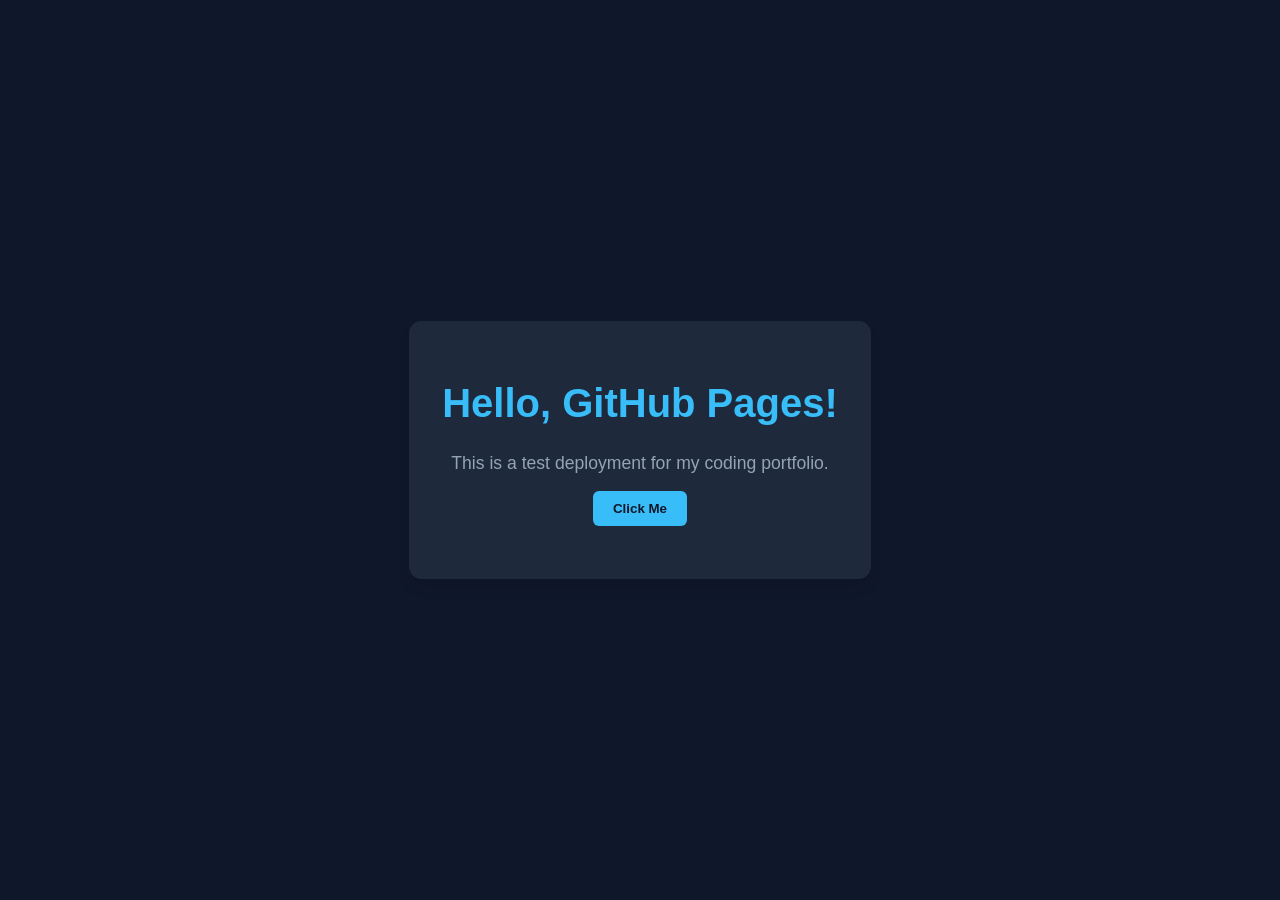
==== index.html @ e86b6d6d "create index.html" ====
<!DOCTYPE html>
<html lang="en">

<head>
    <meta charset="UTF-8">
    <meta name="viewport" content="width=device-width, initial-scale=1.0">
    <title>My Portfolio | Test Page</title>
    <style>
        :root {
            --bg: #0f172a;
            --text: #f8fafc;
            --accent: #38bdf8;
        }

        body {
            font-family: 'Segoe UI', Tahoma, Geneva, Verdana, sans-serif;
            background-color: var(--bg);
            color: var(--text);
            display: flex;
            justify-content: center;
            align-items: center;
            height: 100vh;
            margin: 0;
            text-align: center;
        }

        .container {
            padding: 2rem;
            border: 1px solid #1e293b;
            border-radius: 12px;
            background: #1e293b;
            box-shadow: 0 10px 15px -3px rgba(0, 0, 0, 0.1);
        }

        h1 {
            color: var(--accent);
            font-size: 2.5rem;
        }

        p {
            font-size: 1.1rem;
            color: #94a3b8;
        }

        .btn {
            background-color: var(--accent);
            color: var(--bg);
            border: none;
            padding: 10px 20px;
            border-radius: 6px;
            font-weight: bold;
            cursor: pointer;
            transition: transform 0.2s;
        }

        .btn:hover {
            transform: scale(1.05);
        }

        #status {
            margin-top: 20px;
            font-style: italic;
            color: #4ade80;
        }
    </style>
</head>

<body>

    <div class="container">
        <h1>Hello, GitHub Pages!</h1>
        <p>This is a test deployment for my coding portfolio.</p>
        <button class="btn" onclick="testFunction()">Click Me</button>
        <div id="status"></div>
    </div>

    <script>
        function testFunction() {
            const status = document.getElementById('status');
            status.innerText = "JavaScript is working! 🚀";
            console.log("Portfolio test successful.");
        }
    </script>
</body>

</html>
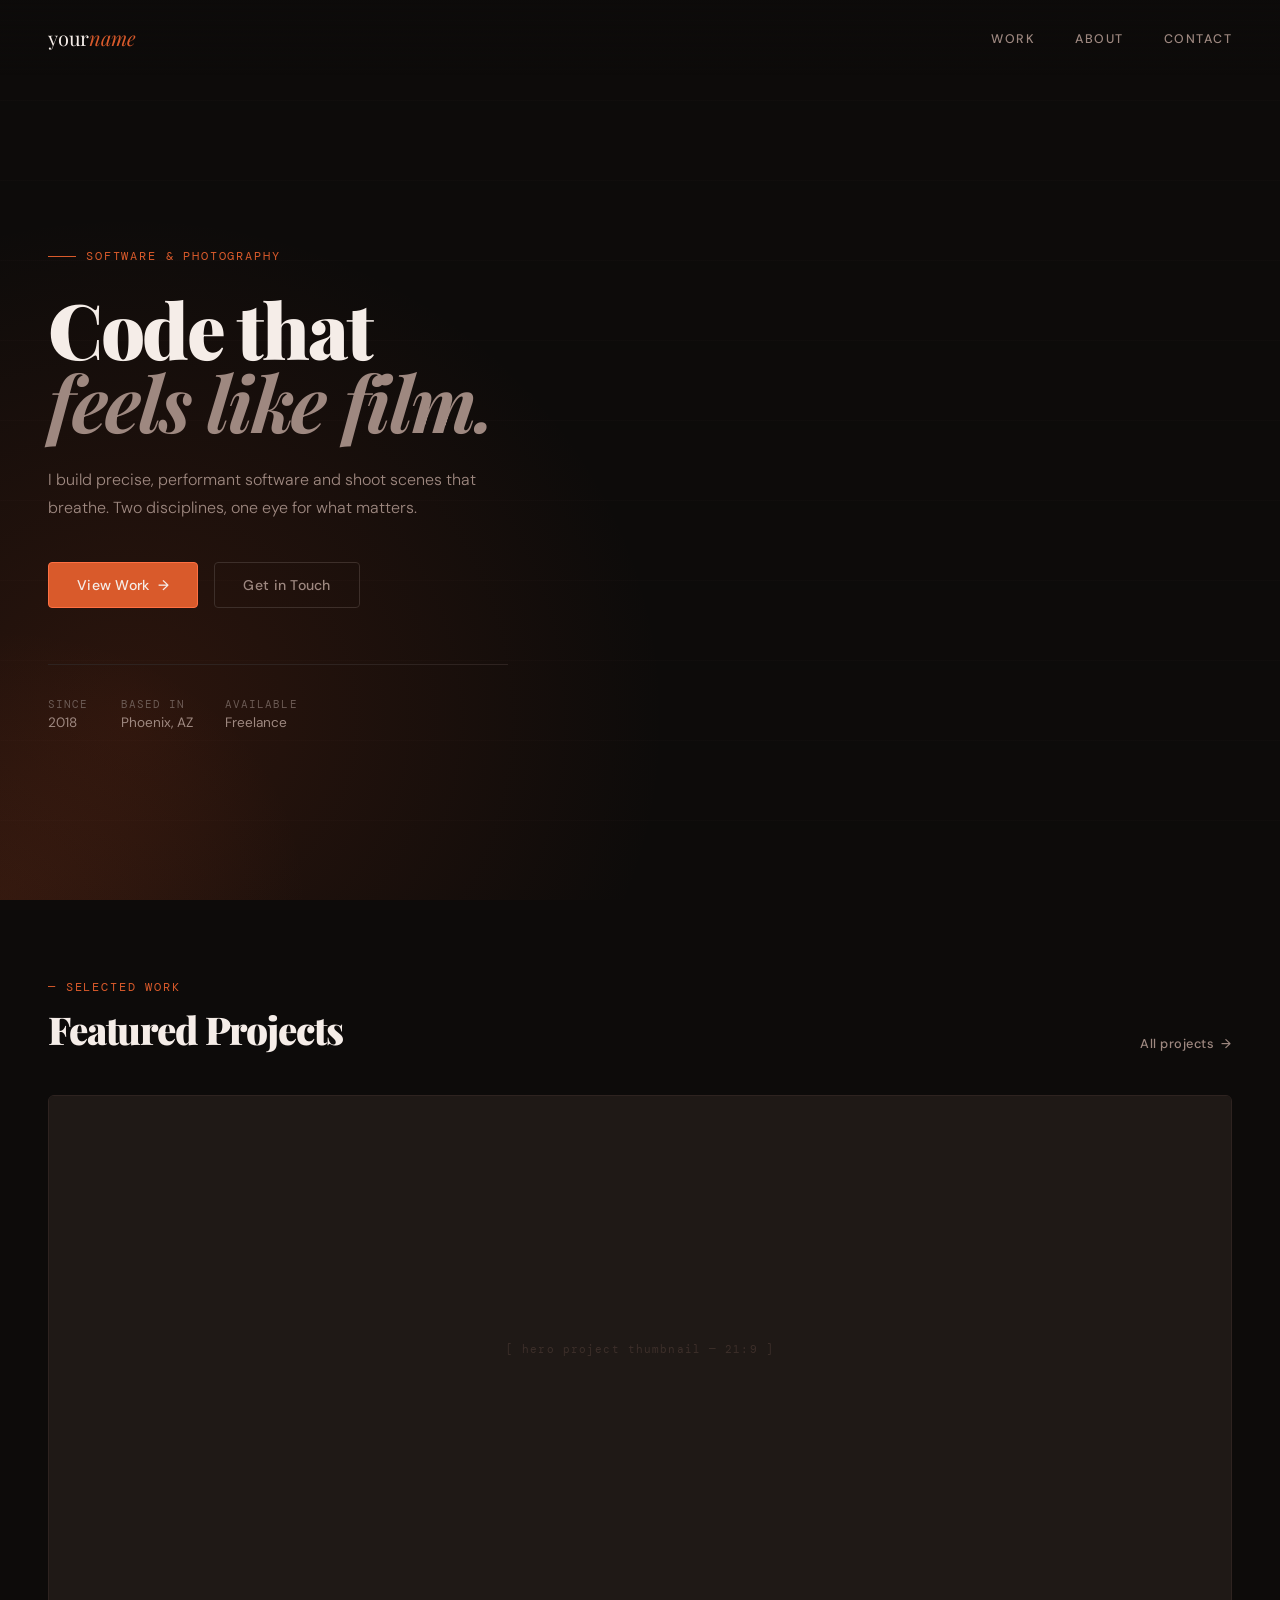
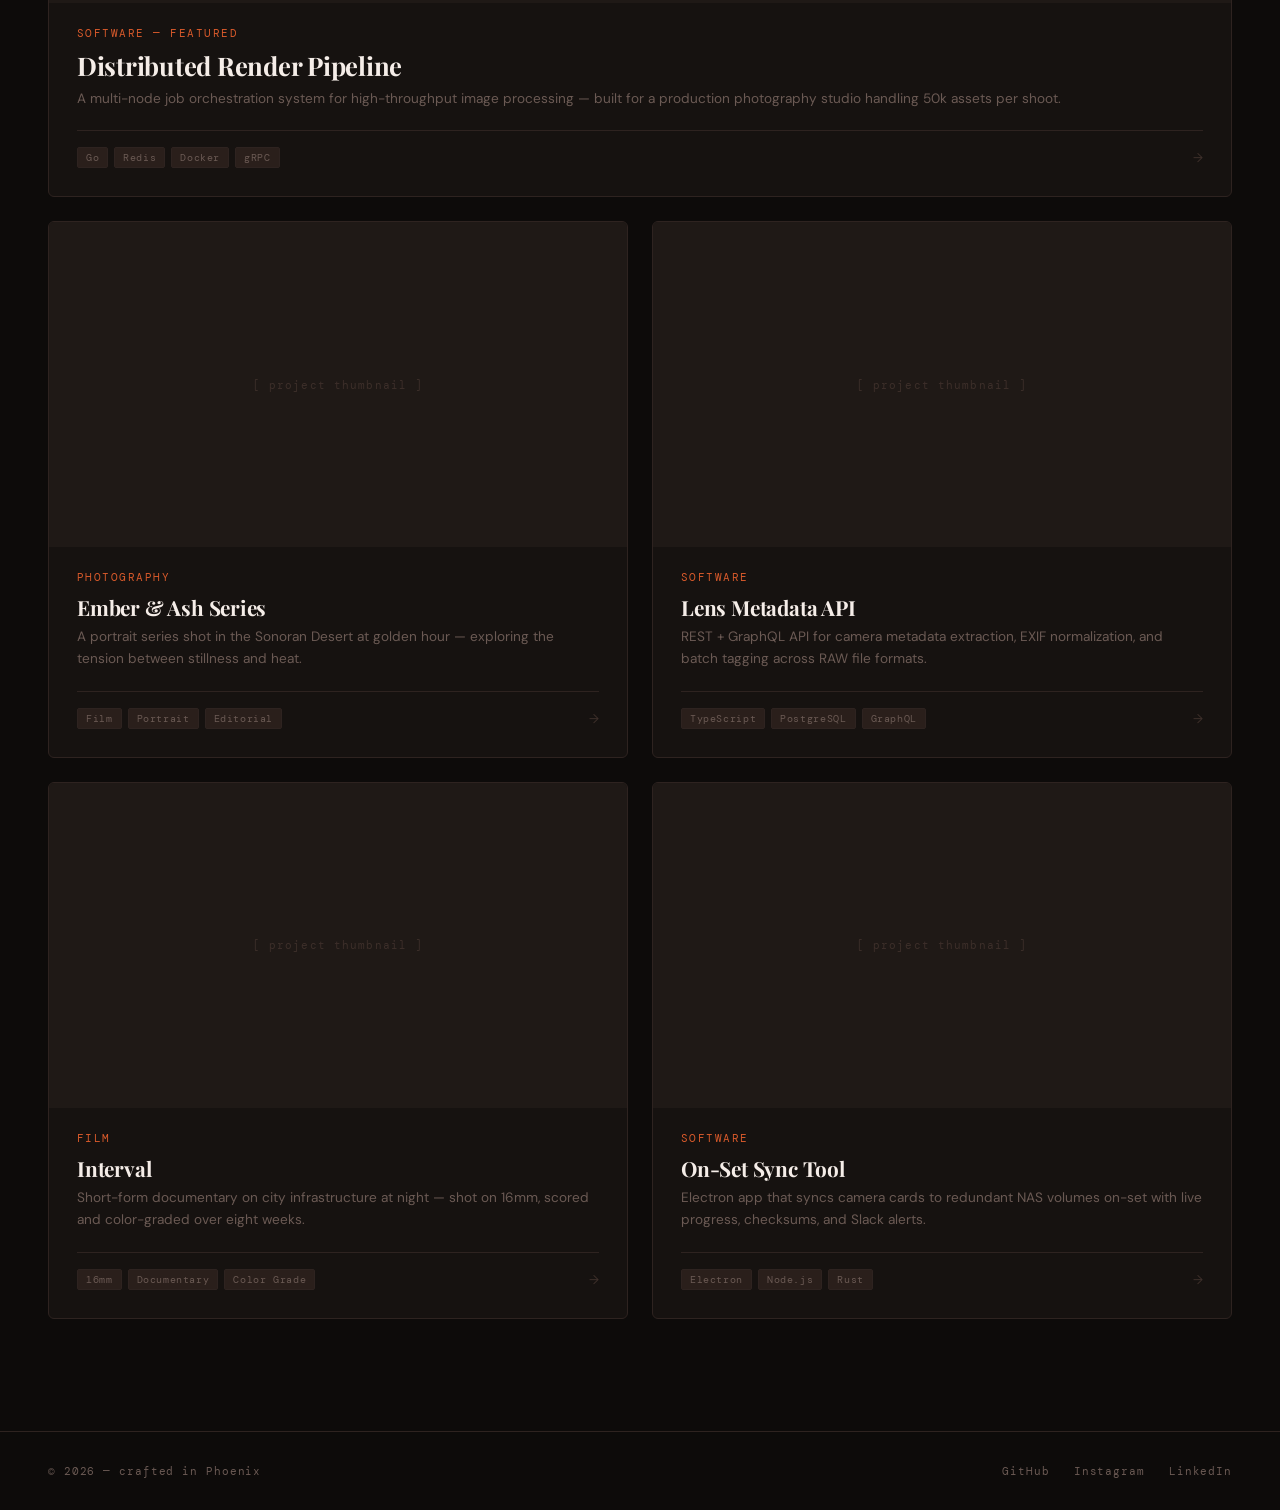
==== commit c24cbb5c: "Update index.html" ====
--- a/index.html
+++ b/index.html
@@ -2,85 +2,716 @@
 <html lang="en">
 
 <head>
-    <meta charset="UTF-8">
-    <meta name="viewport" content="width=device-width, initial-scale=1.0">
-    <title>My Portfolio | Test Page</title>
+    <meta charset="UTF-8" />
+    <meta name="viewport" content="width=device-width,initial-scale=1.0" />
+    <!-- TODO: Update page title -->
+    <title>Your Name — Software & Photography</title>
+    <link
+        href="https://fonts.googleapis.com/css2?family=Playfair+Display:ital,wght@0,700;0,900;1,700&family=DM+Mono:wght@400;500&family=DM+Sans:wght@300;400;500&display=swap"
+        rel="stylesheet" />
     <style>
+        *,
+        *::before,
+        *::after {
+            box-sizing: border-box;
+            margin: 0;
+            padding: 0
+        }
+
         :root {
-            --bg: #0f172a;
-            --text: #f8fafc;
-            --accent: #38bdf8;
+            --bg: #0d0b0a;
+            --surface: #161210;
+            --surface2: #1f1916;
+            --border: #2e2320;
+            --border2: #3d2f2a;
+            --ember: #d95a2b;
+            --ember-glow: #ff7043;
+            --ash: #9e8880;
+            --smoke: #6b5a54;
+            --white: #f5ede8;
+            --charcoal: #2a1f1b;
+        }
+
+        html {
+            scroll-behavior: smooth
         }
 
         body {
-            font-family: 'Segoe UI', Tahoma, Geneva, Verdana, sans-serif;
-            background-color: var(--bg);
-            color: var(--text);
-            display: flex;
+            background: var(--bg);
+            color: var(--white);
+            font-family: 'DM Sans', sans-serif;
+            min-height: 100vh;
+            overflow-x: hidden
+        }
+
+        nav {
+            position: fixed;
+            top: 0;
+            left: 0;
+            right: 0;
+            z-index: 100;
+            display: flex;
+            align-items: center;
+            justify-content: space-between;
+            padding: 1.5rem 3rem;
+            background: linear-gradient(to bottom, rgba(13, 11, 10, 0.98), transparent);
+        }
+
+        .nav-logo {
+            font-family: 'Playfair Display', serif;
+            font-size: 1.25rem;
+            color: var(--white);
+            text-decoration: none;
+            letter-spacing: -0.01em
+        }
+
+        .nav-logo em {
+            color: var(--ember);
+            font-style: italic
+        }
+
+        .nav-links {
+            display: flex;
+            gap: 2.5rem;
+            list-style: none
+        }
+
+        .nav-links a {
+            font-size: 0.78rem;
+            letter-spacing: 0.12em;
+            text-transform: uppercase;
+            color: var(--ash);
+            text-decoration: none;
+            transition: color 0.2s;
+            font-weight: 500
+        }
+
+        .nav-links a:hover {
+            color: var(--white)
+        }
+
+        .hero {
+            position: relative;
+            min-height: 100vh;
+            display: flex;
+            align-items: center;
+            overflow: hidden
+        }
+
+        .hero-photo {
+            position: absolute;
+            right: 0;
+            top: 0;
+            bottom: 0;
+            width: 58%;
+            background: url('https://images.unsplash.com/photo-1607462109225-6b64ae2dd3cb?q=80&w=1400') center/cover no-repeat;
+            opacity: 0.22;
+            -webkit-mask-image: linear-gradient(to left, rgba(0, 0, 0, 0.9) 0%, rgba(0, 0, 0, 0.5) 55%, transparent 100%);
+            mask-image: linear-gradient(to left, rgba(0, 0, 0, 0.9) 0%, rgba(0, 0, 0, 0.5) 55%, transparent 100%);
+        }
+
+        .hero-lines {
+            position: absolute;
+            inset: 0;
+            pointer-events: none;
+            background-image: repeating-linear-gradient(0deg, transparent, transparent 79px, rgba(46, 35, 32, 0.4) 80px);
+            opacity: 0.5;
+        }
+
+        .hero-ember-wash {
+            position: absolute;
+            inset: 0;
+            pointer-events: none;
+            background: radial-gradient(ellipse 60% 80% at 10% 80%, rgba(185, 66, 26, 0.18) 0%, transparent 70%),
+                radial-gradient(ellipse 40% 50% at 0% 100%, rgba(217, 90, 43, 0.12) 0%, transparent 60%);
+        }
+
+        .hero-content {
+            position: relative;
+            z-index: 2;
+            padding: 0 3rem;
+            max-width: 680px;
+            margin-top: 5rem
+        }
+
+        .hero-kicker {
+            font-family: 'DM Mono', monospace;
+            font-size: 0.72rem;
+            color: var(--ember);
+            letter-spacing: 0.16em;
+            text-transform: uppercase;
+            margin-bottom: 1.75rem;
+            display: flex;
+            align-items: center;
+            gap: 10px;
+            animation: up 0.7s ease both;
+        }
+
+        .hero-kicker::before {
+            content: '';
+            display: block;
+            width: 28px;
+            height: 1px;
+            background: var(--ember)
+        }
+
+        h1 {
+            font-family: 'Playfair Display', serif;
+            font-size: clamp(3.2rem, 6vw, 5.5rem);
+            font-weight: 900;
+            line-height: 0.95;
+            letter-spacing: -0.03em;
+            animation: up 0.7s 0.1s ease both;
+        }
+
+        h1 .line2 {
+            display: block;
+            color: var(--ash);
+            font-style: italic;
+            font-weight: 700
+        }
+
+        .hero-desc {
+            font-size: 1rem;
+            color: var(--ash);
+            line-height: 1.75;
+            max-width: 460px;
+            margin-top: 1.75rem;
+            font-weight: 300;
+            animation: up 0.7s 0.22s ease both;
+        }
+
+        .hero-ctas {
+            display: flex;
+            gap: 1rem;
+            margin-top: 2.5rem;
+            flex-wrap: wrap;
+            animation: up 0.7s 0.34s ease both
+        }
+
+        .btn-fire {
+            display: inline-flex;
+            align-items: center;
+            gap: 8px;
+            padding: 13px 28px;
+            border-radius: 4px;
+            background: var(--ember);
+            color: var(--white);
+            font-family: 'DM Sans', sans-serif;
+            font-weight: 500;
+            font-size: 0.88rem;
+            text-decoration: none;
+            letter-spacing: 0.02em;
+            border: 1px solid var(--ember-glow);
+            transition: background 0.2s, transform 0.15s;
+        }
+
+        .btn-fire:hover {
+            background: var(--ember-glow);
+            transform: translateY(-1px)
+        }
+
+        .btn-ghost {
+            display: inline-flex;
+            align-items: center;
+            gap: 8px;
+            padding: 13px 28px;
+            border-radius: 4px;
+            background: transparent;
+            color: var(--ash);
+            font-family: 'DM Sans', sans-serif;
+            font-weight: 500;
+            font-size: 0.88rem;
+            text-decoration: none;
+            letter-spacing: 0.02em;
+            border: 1px solid var(--border2);
+            transition: border-color 0.2s, color 0.2s, transform 0.15s;
+        }
+
+        .btn-ghost:hover {
+            border-color: var(--ash);
+            color: var(--white);
+            transform: translateY(-1px)
+        }
+
+        .hero-disciplines {
+            display: flex;
+            gap: 2rem;
+            margin-top: 3.5rem;
+            animation: up 0.7s 0.45s ease both;
+            border-top: 1px solid var(--border);
+            padding-top: 2rem;
+        }
+
+        .discipline {
+            font-family: 'DM Mono', monospace;
+            font-size: 0.7rem;
+            letter-spacing: 0.1em;
+            text-transform: uppercase;
+            color: var(--smoke)
+        }
+
+        .discipline span {
+            display: block;
+            font-family: 'DM Sans', sans-serif;
+            font-size: 0.85rem;
+            letter-spacing: 0;
+            text-transform: none;
+            color: var(--ash);
+            margin-top: 3px;
+            font-weight: 400
+        }
+
+        @keyframes up {
+            from {
+                opacity: 0;
+                transform: translateY(20px)
+            }
+
+            to {
+                opacity: 1;
+                transform: translateY(0)
+            }
+        }
+
+        .projects-section {
+            padding: 5rem 3rem 7rem;
+            max-width: 1280px;
+            margin: 0 auto
+        }
+
+        .projects-header {
+            display: flex;
+            align-items: flex-end;
+            justify-content: space-between;
+            margin-bottom: 2.5rem;
+            gap: 1rem;
+            flex-wrap: wrap
+        }
+
+        .projects-label {
+            font-family: 'DM Mono', monospace;
+            font-size: 0.72rem;
+            letter-spacing: 0.16em;
+            color: var(--ember);
+            text-transform: uppercase;
+            margin-bottom: 0.5rem
+        }
+
+        .projects-title {
+            font-family: 'Playfair Display', serif;
+            font-size: 2.4rem;
+            font-weight: 900;
+            letter-spacing: -0.03em;
+            color: var(--white)
+        }
+
+        .see-all {
+            font-size: 0.8rem;
+            color: var(--ash);
+            text-decoration: none;
+            font-weight: 500;
+            display: inline-flex;
+            align-items: center;
+            gap: 5px;
+            letter-spacing: 0.04em;
+            border-bottom: 1px solid transparent;
+            padding-bottom: 2px;
+            transition: color 0.2s, border-color 0.2s;
+            white-space: nowrap;
+        }
+
+        .see-all:hover {
+            color: var(--ember);
+            border-color: var(--ember)
+        }
+
+        .grid {
+            display: grid;
+            grid-template-columns: 1fr 1fr;
+            gap: 1.5rem
+        }
+
+        .grid-big {
+            grid-column: 1/-1
+        }
+
+        .card {
+            background: var(--surface);
+            border: 1px solid var(--border);
+            border-radius: 6px;
+            overflow: hidden;
+            text-decoration: none;
+            display: block;
+            transition: border-color 0.3s, transform 0.3s;
+        }
+
+        .card:hover {
+            border-color: var(--border2);
+            transform: translateY(-3px)
+        }
+
+        .card-img {
+            width: 100%;
+            aspect-ratio: 16/9;
+            object-fit: cover;
+            display: block;
+            filter: grayscale(60%) sepia(20%);
+            transition: filter 0.4s
+        }
+
+        .grid-big .card-img {
+            aspect-ratio: 21/9
+        }
+
+        .card:hover .card-img {
+            filter: grayscale(10%) sepia(10%)
+        }
+
+        .card-img-placeholder {
+            width: 100%;
+            aspect-ratio: 16/9;
+            background: var(--surface2);
+            display: flex;
+            align-items: center;
             justify-content: center;
-            align-items: center;
-            height: 100vh;
-            margin: 0;
-            text-align: center;
-        }
-
-        .container {
-            padding: 2rem;
-            border: 1px solid #1e293b;
-            border-radius: 12px;
-            background: #1e293b;
-            box-shadow: 0 10px 15px -3px rgba(0, 0, 0, 0.1);
-        }
-
-        h1 {
-            color: var(--accent);
-            font-size: 2.5rem;
-        }
-
-        p {
-            font-size: 1.1rem;
-            color: #94a3b8;
-        }
-
-        .btn {
-            background-color: var(--accent);
-            color: var(--bg);
-            border: none;
-            padding: 10px 20px;
-            border-radius: 6px;
-            font-weight: bold;
-            cursor: pointer;
-            transition: transform 0.2s;
-        }
-
-        .btn:hover {
-            transform: scale(1.05);
-        }
-
-        #status {
-            margin-top: 20px;
-            font-style: italic;
-            color: #4ade80;
+            font-family: 'DM Mono', monospace;
+            font-size: 0.7rem;
+            letter-spacing: 0.1em;
+            color: var(--border2);
+        }
+
+        .grid-big .card-img-placeholder {
+            aspect-ratio: 21/9
+        }
+
+        .card-body {
+            padding: 1.5rem 1.75rem 1.75rem
+        }
+
+        .card-type {
+            font-family: 'DM Mono', monospace;
+            font-size: 0.66rem;
+            letter-spacing: 0.14em;
+            text-transform: uppercase;
+            color: var(--ember);
+            margin-bottom: 0.6rem
+        }
+
+        .card-title {
+            font-family: 'Playfair Display', serif;
+            font-size: 1.3rem;
+            font-weight: 700;
+            color: var(--white);
+            letter-spacing: -0.01em;
+            margin-bottom: 0.4rem;
+            line-height: 1.25
+        }
+
+        .grid-big .card-title {
+            font-size: 1.6rem
+        }
+
+        .card-desc {
+            font-size: 0.85rem;
+            color: var(--smoke);
+            line-height: 1.65
+        }
+
+        .card-footer {
+            display: flex;
+            align-items: center;
+            justify-content: space-between;
+            margin-top: 1.25rem;
+            padding-top: 1rem;
+            border-top: 1px solid var(--border)
+        }
+
+        .card-tags {
+            display: flex;
+            gap: 6px;
+            flex-wrap: wrap
+        }
+
+        .tag {
+            font-family: 'DM Mono', monospace;
+            font-size: 0.65rem;
+            color: var(--smoke);
+            background: var(--charcoal);
+            border: 1px solid var(--border);
+            border-radius: 2px;
+            padding: 3px 8px;
+            letter-spacing: 0.06em
+        }
+
+        .card-arrow {
+            font-size: 0.8rem;
+            color: var(--border2);
+            transition: color 0.2s, transform 0.2s
+        }
+
+        .card:hover .card-arrow {
+            color: var(--ember);
+            transform: translateX(3px)
+        }
+
+        footer {
+            border-top: 1px solid var(--border);
+            padding: 2rem 3rem;
+            display: flex;
+            align-items: center;
+            justify-content: space-between;
+            flex-wrap: wrap;
+            gap: 1rem;
+            font-family: 'DM Mono', monospace;
+            font-size: 0.7rem;
+            color: var(--smoke);
+            letter-spacing: 0.08em
+        }
+
+        footer a {
+            color: var(--smoke);
+            text-decoration: none;
+            transition: color 0.2s
+        }
+
+        footer a:hover {
+            color: var(--ember)
+        }
+
+        .footer-links {
+            display: flex;
+            gap: 1.5rem
+        }
+
+        @media(max-width:720px) {
+            nav {
+                padding: 1rem 1.25rem
+            }
+
+            .nav-links {
+                gap: 1.25rem
+            }
+
+            .hero-content {
+                padding: 0 1.25rem
+            }
+
+            .hero-disciplines {
+                gap: 1.25rem;
+                flex-wrap: wrap
+            }
+
+            .projects-section {
+                padding: 3rem 1.25rem 5rem
+            }
+
+            .grid {
+                grid-template-columns: 1fr
+            }
+
+            .grid-big {
+                grid-column: 1
+            }
+
+            .grid-big .card-img,
+            .grid-big .card-img-placeholder {
+                aspect-ratio: 16/9
+            }
+
+            footer {
+                padding: 1.5rem 1.25rem
+            }
         }
     </style>
 </head>
 
 <body>
 
-    <div class="container">
-        <h1>Hello, GitHub Pages!</h1>
-        <p>This is a test deployment for my coding portfolio.</p>
-        <button class="btn" onclick="testFunction()">Click Me</button>
-        <div id="status"></div>
-    </div>
-
-    <script>
-        function testFunction() {
-            const status = document.getElementById('status');
-            status.innerText = "JavaScript is working! 🚀";
-            console.log("Portfolio test successful.");
-        }
-    </script>
+    <nav>
+        <!-- TODO: Replace with your name. The <em> renders in ember orange. -->
+        <a href="#" class="nav-logo">your<em>name</em></a>
+        <ul class="nav-links">
+            <li><a href="#work">Work</a></li>
+            <li><a href="#about">About</a></li>
+            <li><a href="#contact">Contact</a></li>
+        </ul>
+    </nav>
+
+    <!-- ============================================================
+     HERO
+     TODO:
+       1. Replace hero-photo background URL with your own image
+       2. Update .hero-kicker disciplines
+       3. Update h1 headline (2 lines — second line is italic ash)
+       4. Update .hero-desc bio
+       5. Update email in .btn-ghost href
+       6. Update the three .discipline factoids
+     ============================================================ -->
+    <section class="hero">
+        <div class="hero-photo"></div>
+        <div class="hero-lines"></div>
+        <div class="hero-ember-wash"></div>
+        <div class="hero-content">
+            <div class="hero-kicker">Software &amp; Photography</div>
+            <h1>
+                Code that<br>
+                <span class="line2">feels like film.</span>
+            </h1>
+            <p class="hero-desc">
+                I build precise, performant software and shoot scenes that breathe.
+                Two disciplines, one eye for what matters.
+            </p>
+            <div class="hero-ctas">
+                <a href="#work" class="btn-fire">View Work &nbsp;&#x2192;</a>
+                <a href="mailto:hello@yourdomain.com" class="btn-ghost">Get in Touch</a>
+            </div>
+            <div class="hero-disciplines">
+                <div class="discipline">Since <span>2018</span></div>
+                <div class="discipline">Based in <span>Phoenix, AZ</span></div>
+                <div class="discipline">Available <span>Freelance</span></div>
+            </div>
+        </div>
+    </section>
+
+    <!-- ============================================================
+     FEATURED PROJECTS
+     Layout: 1 full-width hero card, then 2x2 grid.
+
+     To add a real image to any card, replace:
+       <div class="card-img-placeholder">...</div>
+     with:
+       <img class="card-img" src="images/project.jpg" alt="Project Name"/>
+
+     For the hero card (.grid-big), a 21:9 crop looks best.
+     For the smaller cards, 16:9 is ideal.
+
+     TODO: Update all href, card-type, card-title, card-desc, and tags.
+     ============================================================ -->
+    <section class="projects-section" id="work">
+        <div class="projects-header">
+            <div>
+                <p class="projects-label">&#x2014; selected work</p>
+                <h2 class="projects-title">Featured Projects</h2>
+            </div>
+            <a href="portfolio.html" class="see-all">All projects &nbsp;&#x2192;</a>
+        </div>
+
+        <div class="grid">
+
+            <!-- FEATURED (full width) -->
+            <div class="grid-big">
+                <a href="#" class="card">
+                    <div class="card-img-placeholder">[ hero project thumbnail — 21:9 ]</div>
+                    <div class="card-body">
+                        <div class="card-type">Software &mdash; Featured</div>
+                        <div class="card-title">Distributed Render Pipeline</div>
+                        <div class="card-desc">A multi-node job orchestration system for high-throughput image
+                            processing — built for a production photography studio handling 50k assets per shoot.</div>
+                        <div class="card-footer">
+                            <div class="card-tags">
+                                <span class="tag">Go</span>
+                                <span class="tag">Redis</span>
+                                <span class="tag">Docker</span>
+                                <span class="tag">gRPC</span>
+                            </div>
+                            <span class="card-arrow">&#x2192;</span>
+                        </div>
+                    </div>
+                </a>
+            </div>
+
+            <!-- CARD 2 -->
+            <a href="#" class="card">
+                <div class="card-img-placeholder">[ project thumbnail ]</div>
+                <div class="card-body">
+                    <div class="card-type">Photography</div>
+                    <div class="card-title">Ember &amp; Ash Series</div>
+                    <div class="card-desc">A portrait series shot in the Sonoran Desert at golden hour — exploring the
+                        tension between stillness and heat.</div>
+                    <div class="card-footer">
+                        <div class="card-tags">
+                            <span class="tag">Film</span>
+                            <span class="tag">Portrait</span>
+                            <span class="tag">Editorial</span>
+                        </div>
+                        <span class="card-arrow">&#x2192;</span>
+                    </div>
+                </div>
+            </a>
+
+            <!-- CARD 3 -->
+            <a href="#" class="card">
+                <div class="card-img-placeholder">[ project thumbnail ]</div>
+                <div class="card-body">
+                    <div class="card-type">Software</div>
+                    <div class="card-title">Lens Metadata API</div>
+                    <div class="card-desc">REST + GraphQL API for camera metadata extraction, EXIF normalization, and
+                        batch tagging across RAW file formats.</div>
+                    <div class="card-footer">
+                        <div class="card-tags">
+                            <span class="tag">TypeScript</span>
+                            <span class="tag">PostgreSQL</span>
+                            <span class="tag">GraphQL</span>
+                        </div>
+                        <span class="card-arrow">&#x2192;</span>
+                    </div>
+                </div>
+            </a>
+
+            <!-- CARD 4 -->
+            <a href="#" class="card">
+                <div class="card-img-placeholder">[ project thumbnail ]</div>
+                <div class="card-body">
+                    <div class="card-type">Film</div>
+                    <div class="card-title">Interval</div>
+                    <div class="card-desc">Short-form documentary on city infrastructure at night — shot on 16mm, scored
+                        and color-graded over eight weeks.</div>
+                    <div class="card-footer">
+                        <div class="card-tags">
+                            <span class="tag">16mm</span>
+                            <span class="tag">Documentary</span>
+                            <span class="tag">Color Grade</span>
+                        </div>
+                        <span class="card-arrow">&#x2192;</span>
+                    </div>
+                </div>
+            </a>
+
+            <!-- CARD 5 -->
+            <a href="#" class="card">
+                <div class="card-img-placeholder">[ project thumbnail ]</div>
+                <div class="card-body">
+                    <div class="card-type">Software</div>
+                    <div class="card-title">On-Set Sync Tool</div>
+                    <div class="card-desc">Electron app that syncs camera cards to redundant NAS volumes on-set with
+                        live progress, checksums, and Slack alerts.</div>
+                    <div class="card-footer">
+                        <div class="card-tags">
+                            <span class="tag">Electron</span>
+                            <span class="tag">Node.js</span>
+                            <span class="tag">Rust</span>
+                        </div>
+                        <span class="card-arrow">&#x2192;</span>
+                    </div>
+                </div>
+            </a>
+
+        </div>
+    </section>
+
+    <!-- ============================================================
+     FOOTER — TODO: update year, city, and social links
+     ============================================================ -->
+    <footer>
+        <span>&copy; 2026 &mdash; crafted in Phoenix</span>
+        <div class="footer-links">
+            <a href="https://github.com/yourusername">GitHub</a>
+            <a href="https://instagram.com/yourusername">Instagram</a>
+            <a href="https://linkedin.com/in/yourusername">LinkedIn</a>
+        </div>
+    </footer>
+
 </body>
 
 </html>
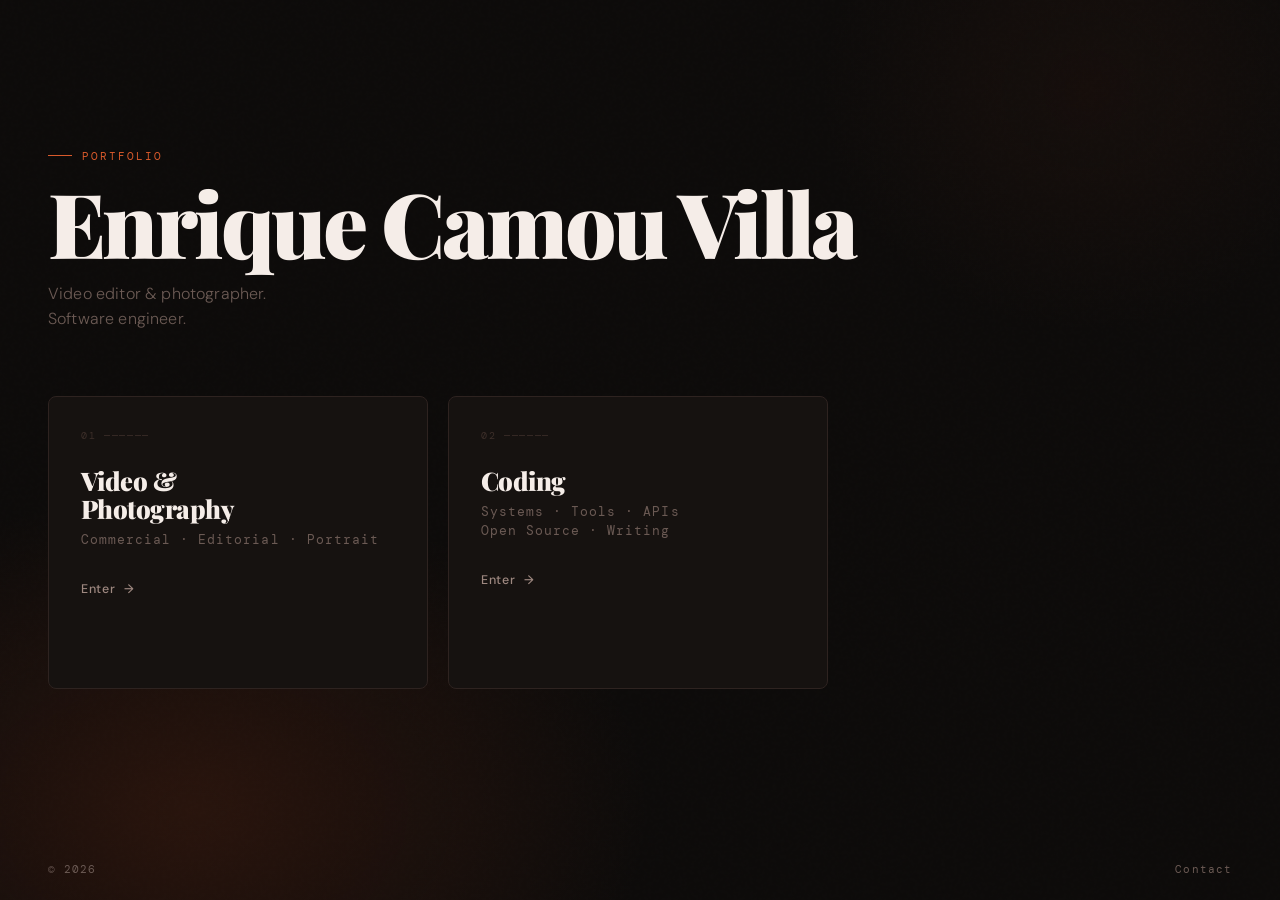
==== commit 0f979a77: "Test #1 Testing website as a whole" ====
--- a/index.html
+++ b/index.html
@@ -1,717 +1,101 @@
 <!DOCTYPE html>
 <html lang="en">
-
 <head>
-    <meta charset="UTF-8" />
-    <meta name="viewport" content="width=device-width,initial-scale=1.0" />
-    <!-- TODO: Update page title -->
-    <title>Your Name — Software & Photography</title>
-    <link
-        href="https://fonts.googleapis.com/css2?family=Playfair+Display:ital,wght@0,700;0,900;1,700&family=DM+Mono:wght@400;500&family=DM+Sans:wght@300;400;500&display=swap"
-        rel="stylesheet" />
-    <style>
-        *,
-        *::before,
-        *::after {
-            box-sizing: border-box;
-            margin: 0;
-            padding: 0
-        }
-
-        :root {
-            --bg: #0d0b0a;
-            --surface: #161210;
-            --surface2: #1f1916;
-            --border: #2e2320;
-            --border2: #3d2f2a;
-            --ember: #d95a2b;
-            --ember-glow: #ff7043;
-            --ash: #9e8880;
-            --smoke: #6b5a54;
-            --white: #f5ede8;
-            --charcoal: #2a1f1b;
-        }
-
-        html {
-            scroll-behavior: smooth
-        }
-
-        body {
-            background: var(--bg);
-            color: var(--white);
-            font-family: 'DM Sans', sans-serif;
-            min-height: 100vh;
-            overflow-x: hidden
-        }
-
-        nav {
-            position: fixed;
-            top: 0;
-            left: 0;
-            right: 0;
-            z-index: 100;
-            display: flex;
-            align-items: center;
-            justify-content: space-between;
-            padding: 1.5rem 3rem;
-            background: linear-gradient(to bottom, rgba(13, 11, 10, 0.98), transparent);
-        }
-
-        .nav-logo {
-            font-family: 'Playfair Display', serif;
-            font-size: 1.25rem;
-            color: var(--white);
-            text-decoration: none;
-            letter-spacing: -0.01em
-        }
-
-        .nav-logo em {
-            color: var(--ember);
-            font-style: italic
-        }
-
-        .nav-links {
-            display: flex;
-            gap: 2.5rem;
-            list-style: none
-        }
-
-        .nav-links a {
-            font-size: 0.78rem;
-            letter-spacing: 0.12em;
-            text-transform: uppercase;
-            color: var(--ash);
-            text-decoration: none;
-            transition: color 0.2s;
-            font-weight: 500
-        }
-
-        .nav-links a:hover {
-            color: var(--white)
-        }
-
-        .hero {
-            position: relative;
-            min-height: 100vh;
-            display: flex;
-            align-items: center;
-            overflow: hidden
-        }
-
-        .hero-photo {
-            position: absolute;
-            right: 0;
-            top: 0;
-            bottom: 0;
-            width: 58%;
-            background: url('https://images.unsplash.com/photo-1607462109225-6b64ae2dd3cb?q=80&w=1400') center/cover no-repeat;
-            opacity: 0.22;
-            -webkit-mask-image: linear-gradient(to left, rgba(0, 0, 0, 0.9) 0%, rgba(0, 0, 0, 0.5) 55%, transparent 100%);
-            mask-image: linear-gradient(to left, rgba(0, 0, 0, 0.9) 0%, rgba(0, 0, 0, 0.5) 55%, transparent 100%);
-        }
-
-        .hero-lines {
-            position: absolute;
-            inset: 0;
-            pointer-events: none;
-            background-image: repeating-linear-gradient(0deg, transparent, transparent 79px, rgba(46, 35, 32, 0.4) 80px);
-            opacity: 0.5;
-        }
-
-        .hero-ember-wash {
-            position: absolute;
-            inset: 0;
-            pointer-events: none;
-            background: radial-gradient(ellipse 60% 80% at 10% 80%, rgba(185, 66, 26, 0.18) 0%, transparent 70%),
-                radial-gradient(ellipse 40% 50% at 0% 100%, rgba(217, 90, 43, 0.12) 0%, transparent 60%);
-        }
-
-        .hero-content {
-            position: relative;
-            z-index: 2;
-            padding: 0 3rem;
-            max-width: 680px;
-            margin-top: 5rem
-        }
-
-        .hero-kicker {
-            font-family: 'DM Mono', monospace;
-            font-size: 0.72rem;
-            color: var(--ember);
-            letter-spacing: 0.16em;
-            text-transform: uppercase;
-            margin-bottom: 1.75rem;
-            display: flex;
-            align-items: center;
-            gap: 10px;
-            animation: up 0.7s ease both;
-        }
-
-        .hero-kicker::before {
-            content: '';
-            display: block;
-            width: 28px;
-            height: 1px;
-            background: var(--ember)
-        }
-
-        h1 {
-            font-family: 'Playfair Display', serif;
-            font-size: clamp(3.2rem, 6vw, 5.5rem);
-            font-weight: 900;
-            line-height: 0.95;
-            letter-spacing: -0.03em;
-            animation: up 0.7s 0.1s ease both;
-        }
-
-        h1 .line2 {
-            display: block;
-            color: var(--ash);
-            font-style: italic;
-            font-weight: 700
-        }
-
-        .hero-desc {
-            font-size: 1rem;
-            color: var(--ash);
-            line-height: 1.75;
-            max-width: 460px;
-            margin-top: 1.75rem;
-            font-weight: 300;
-            animation: up 0.7s 0.22s ease both;
-        }
-
-        .hero-ctas {
-            display: flex;
-            gap: 1rem;
-            margin-top: 2.5rem;
-            flex-wrap: wrap;
-            animation: up 0.7s 0.34s ease both
-        }
-
-        .btn-fire {
-            display: inline-flex;
-            align-items: center;
-            gap: 8px;
-            padding: 13px 28px;
-            border-radius: 4px;
-            background: var(--ember);
-            color: var(--white);
-            font-family: 'DM Sans', sans-serif;
-            font-weight: 500;
-            font-size: 0.88rem;
-            text-decoration: none;
-            letter-spacing: 0.02em;
-            border: 1px solid var(--ember-glow);
-            transition: background 0.2s, transform 0.15s;
-        }
-
-        .btn-fire:hover {
-            background: var(--ember-glow);
-            transform: translateY(-1px)
-        }
-
-        .btn-ghost {
-            display: inline-flex;
-            align-items: center;
-            gap: 8px;
-            padding: 13px 28px;
-            border-radius: 4px;
-            background: transparent;
-            color: var(--ash);
-            font-family: 'DM Sans', sans-serif;
-            font-weight: 500;
-            font-size: 0.88rem;
-            text-decoration: none;
-            letter-spacing: 0.02em;
-            border: 1px solid var(--border2);
-            transition: border-color 0.2s, color 0.2s, transform 0.15s;
-        }
-
-        .btn-ghost:hover {
-            border-color: var(--ash);
-            color: var(--white);
-            transform: translateY(-1px)
-        }
-
-        .hero-disciplines {
-            display: flex;
-            gap: 2rem;
-            margin-top: 3.5rem;
-            animation: up 0.7s 0.45s ease both;
-            border-top: 1px solid var(--border);
-            padding-top: 2rem;
-        }
-
-        .discipline {
-            font-family: 'DM Mono', monospace;
-            font-size: 0.7rem;
-            letter-spacing: 0.1em;
-            text-transform: uppercase;
-            color: var(--smoke)
-        }
-
-        .discipline span {
-            display: block;
-            font-family: 'DM Sans', sans-serif;
-            font-size: 0.85rem;
-            letter-spacing: 0;
-            text-transform: none;
-            color: var(--ash);
-            margin-top: 3px;
-            font-weight: 400
-        }
-
-        @keyframes up {
-            from {
-                opacity: 0;
-                transform: translateY(20px)
-            }
-
-            to {
-                opacity: 1;
-                transform: translateY(0)
-            }
-        }
-
-        .projects-section {
-            padding: 5rem 3rem 7rem;
-            max-width: 1280px;
-            margin: 0 auto
-        }
-
-        .projects-header {
-            display: flex;
-            align-items: flex-end;
-            justify-content: space-between;
-            margin-bottom: 2.5rem;
-            gap: 1rem;
-            flex-wrap: wrap
-        }
-
-        .projects-label {
-            font-family: 'DM Mono', monospace;
-            font-size: 0.72rem;
-            letter-spacing: 0.16em;
-            color: var(--ember);
-            text-transform: uppercase;
-            margin-bottom: 0.5rem
-        }
-
-        .projects-title {
-            font-family: 'Playfair Display', serif;
-            font-size: 2.4rem;
-            font-weight: 900;
-            letter-spacing: -0.03em;
-            color: var(--white)
-        }
-
-        .see-all {
-            font-size: 0.8rem;
-            color: var(--ash);
-            text-decoration: none;
-            font-weight: 500;
-            display: inline-flex;
-            align-items: center;
-            gap: 5px;
-            letter-spacing: 0.04em;
-            border-bottom: 1px solid transparent;
-            padding-bottom: 2px;
-            transition: color 0.2s, border-color 0.2s;
-            white-space: nowrap;
-        }
-
-        .see-all:hover {
-            color: var(--ember);
-            border-color: var(--ember)
-        }
-
-        .grid {
-            display: grid;
-            grid-template-columns: 1fr 1fr;
-            gap: 1.5rem
-        }
-
-        .grid-big {
-            grid-column: 1/-1
-        }
-
-        .card {
-            background: var(--surface);
-            border: 1px solid var(--border);
-            border-radius: 6px;
-            overflow: hidden;
-            text-decoration: none;
-            display: block;
-            transition: border-color 0.3s, transform 0.3s;
-        }
-
-        .card:hover {
-            border-color: var(--border2);
-            transform: translateY(-3px)
-        }
-
-        .card-img {
-            width: 100%;
-            aspect-ratio: 16/9;
-            object-fit: cover;
-            display: block;
-            filter: grayscale(60%) sepia(20%);
-            transition: filter 0.4s
-        }
-
-        .grid-big .card-img {
-            aspect-ratio: 21/9
-        }
-
-        .card:hover .card-img {
-            filter: grayscale(10%) sepia(10%)
-        }
-
-        .card-img-placeholder {
-            width: 100%;
-            aspect-ratio: 16/9;
-            background: var(--surface2);
-            display: flex;
-            align-items: center;
-            justify-content: center;
-            font-family: 'DM Mono', monospace;
-            font-size: 0.7rem;
-            letter-spacing: 0.1em;
-            color: var(--border2);
-        }
-
-        .grid-big .card-img-placeholder {
-            aspect-ratio: 21/9
-        }
-
-        .card-body {
-            padding: 1.5rem 1.75rem 1.75rem
-        }
-
-        .card-type {
-            font-family: 'DM Mono', monospace;
-            font-size: 0.66rem;
-            letter-spacing: 0.14em;
-            text-transform: uppercase;
-            color: var(--ember);
-            margin-bottom: 0.6rem
-        }
-
-        .card-title {
-            font-family: 'Playfair Display', serif;
-            font-size: 1.3rem;
-            font-weight: 700;
-            color: var(--white);
-            letter-spacing: -0.01em;
-            margin-bottom: 0.4rem;
-            line-height: 1.25
-        }
-
-        .grid-big .card-title {
-            font-size: 1.6rem
-        }
-
-        .card-desc {
-            font-size: 0.85rem;
-            color: var(--smoke);
-            line-height: 1.65
-        }
-
-        .card-footer {
-            display: flex;
-            align-items: center;
-            justify-content: space-between;
-            margin-top: 1.25rem;
-            padding-top: 1rem;
-            border-top: 1px solid var(--border)
-        }
-
-        .card-tags {
-            display: flex;
-            gap: 6px;
-            flex-wrap: wrap
-        }
-
-        .tag {
-            font-family: 'DM Mono', monospace;
-            font-size: 0.65rem;
-            color: var(--smoke);
-            background: var(--charcoal);
-            border: 1px solid var(--border);
-            border-radius: 2px;
-            padding: 3px 8px;
-            letter-spacing: 0.06em
-        }
-
-        .card-arrow {
-            font-size: 0.8rem;
-            color: var(--border2);
-            transition: color 0.2s, transform 0.2s
-        }
-
-        .card:hover .card-arrow {
-            color: var(--ember);
-            transform: translateX(3px)
-        }
-
-        footer {
-            border-top: 1px solid var(--border);
-            padding: 2rem 3rem;
-            display: flex;
-            align-items: center;
-            justify-content: space-between;
-            flex-wrap: wrap;
-            gap: 1rem;
-            font-family: 'DM Mono', monospace;
-            font-size: 0.7rem;
-            color: var(--smoke);
-            letter-spacing: 0.08em
-        }
-
-        footer a {
-            color: var(--smoke);
-            text-decoration: none;
-            transition: color 0.2s
-        }
-
-        footer a:hover {
-            color: var(--ember)
-        }
-
-        .footer-links {
-            display: flex;
-            gap: 1.5rem
-        }
-
-        @media(max-width:720px) {
-            nav {
-                padding: 1rem 1.25rem
-            }
-
-            .nav-links {
-                gap: 1.25rem
-            }
-
-            .hero-content {
-                padding: 0 1.25rem
-            }
-
-            .hero-disciplines {
-                gap: 1.25rem;
-                flex-wrap: wrap
-            }
-
-            .projects-section {
-                padding: 3rem 1.25rem 5rem
-            }
-
-            .grid {
-                grid-template-columns: 1fr
-            }
-
-            .grid-big {
-                grid-column: 1
-            }
-
-            .grid-big .card-img,
-            .grid-big .card-img-placeholder {
-                aspect-ratio: 16/9
-            }
-
-            footer {
-                padding: 1.5rem 1.25rem
-            }
-        }
-    </style>
+<meta charset="UTF-8"/>
+<meta name="viewport" content="width=device-width,initial-scale=1.0"/>
+<title>Enrique Camou Villa Portfolio</title>
+<link href="https://fonts.googleapis.com/css2?family=Playfair+Display:ital,wght@0,700;0,900;1,700&family=DM+Mono:wght@400;500&family=DM+Sans:wght@300;400;500&display=swap" rel="stylesheet"/>
+<style>
+*,*::before,*::after{box-sizing:border-box;margin:0;padding:0}
+:root{
+  --bg:#0d0b0a;
+  --surface:#161210;
+  --border:#2e2320;
+  --border2:#3d2f2a;
+  --ember:#d95a2b;
+  --ember-glow:#ff7043;
+  --ash:#9e8880;
+  --smoke:#6b5a54;
+  --white:#f5ede8;
+  --charcoal:#2a1f1b;
+}
+html,body{height:100%}
+body{background:var(--bg);color:var(--white);font-family:'DM Sans',sans-serif;display:flex;flex-direction:column;min-height:100vh;overflow-x:hidden}
+.noise{position:fixed;inset:0;pointer-events:none;z-index:0;background-image:url("data:image/svg+xml,%3Csvg viewBox='0 0 256 256' xmlns='http://www.w3.org/2000/svg'%3E%3Cfilter id='n'%3E%3CfeTurbulence type='fractalNoise' baseFrequency='0.9' numOctaves='4' stitchTiles='stitch'/%3E%3C/filter%3E%3Crect width='100%25' height='100%25' filter='url(%23n)' opacity='0.04'/%3E%3C/svg%3E");opacity:0.35}
+.ember-wash{position:fixed;inset:0;pointer-events:none;z-index:0;background:radial-gradient(ellipse 55% 55% at 15% 90%,rgba(185,66,26,0.16) 0%,transparent 65%),radial-gradient(ellipse 35% 45% at 85% 10%,rgba(100,40,20,0.1) 0%,transparent 60%)}
+.wrap{position:relative;z-index:1;flex:1;display:flex;flex-direction:column;justify-content:center;padding:3rem}
+.identity{display:flex;flex-direction:column;align-items:flex-start;margin-bottom:4rem;animation:up 0.8s ease both}
+.mono-tag{font-family:'DM Mono',monospace;font-size:0.7rem;letter-spacing:0.18em;text-transform:uppercase;color:var(--ember);margin-bottom:1.1rem;display:flex;align-items:center;gap:10px}
+.mono-tag::before{content:'';display:block;width:24px;height:1px;background:var(--ember)}
+.name{font-family:'Playfair Display',serif;font-size:clamp(3rem,7vw,6rem);font-weight:900;line-height:0.92;letter-spacing:-0.04em;margin-bottom:1.1rem}
+.name em{font-style:italic;color:var(--ash);font-weight:700}
+.tagline{font-size:1rem;color:var(--smoke);font-weight:300;letter-spacing:0.01em;max-width:420px;line-height:1.6}
+.doors{display:grid;grid-template-columns:1fr 1fr;gap:1.25rem;max-width:780px;animation:up 0.8s 0.2s ease both}
+.door{position:relative;overflow:hidden;background:var(--surface);border:1px solid var(--border);border-radius:8px;padding:2rem 2rem 1.75rem;text-decoration:none;display:block;transition:border-color 0.35s,transform 0.35s}
+.door::before{content:'';position:absolute;inset:0;background:linear-gradient(135deg,rgba(217,90,43,0.06) 0%,transparent 60%);opacity:0;transition:opacity 0.35s}
+.door:hover{border-color:var(--ember);transform:translateY(-4px)}
+.door:hover::before{opacity:1}
+.door-number{font-family:'DM Mono',monospace;font-size:0.65rem;letter-spacing:0.16em;color:var(--border2);margin-bottom:1.5rem;display:block;transition:color 0.3s}
+.door:hover .door-number{color:var(--ember)}
+.door-title{font-family:'Playfair Display',serif;font-size:1.6rem;font-weight:900;letter-spacing:-0.02em;color:var(--white);line-height:1.1;margin-bottom:0.5rem}
+.door-sub{font-size:0.8rem;color:var(--smoke);font-family:'DM Mono',monospace;letter-spacing:0.08em;line-height:1.5;margin-bottom:1.75rem}
+.door-enter{padding-bottom: 20%;display:inline-flex;align-items:center;gap:8px;font-size:0.78rem;font-weight:500;letter-spacing:0.06em;color:var(--ash);transition:color 0.3s,gap 0.3s}
+.door:hover .door-enter{color:var(--ember);gap:12px}
+.door-texture{position:absolute;right:-10px;bottom:-16px;font-family:'Playfair Display',serif;font-size:6rem;font-weight:900;font-style:italic;color:rgba(255,255,255,0.02);line-height:1;pointer-events:none;user-select:none;transition:color 0.35s}
+.door:hover .door-texture{color:rgba(217,90,43,0.05)}
+.footer-line{position:relative;z-index:1;padding:1.5rem 3rem;font-family:'DM Mono',monospace;font-size:0.68rem;letter-spacing:0.1em;color:var(--smoke);display:flex;justify-content:space-between;align-items:center}
+.footer-line a{color:var(--smoke);text-decoration:none;transition:color 0.2s}
+.footer-line a:hover{color:var(--ember)}
+@keyframes up{from{opacity:0;transform:translateY(22px)}to{opacity:1;transform:translateY(0)}}
+@media(max-width:600px){
+  .wrap{padding:2rem 1.25rem;padding-top:5rem}
+  .doors{grid-template-columns:1fr}
+  .footer-line{padding:1.5rem 1.25rem}
+}
+</style>
 </head>
-
 <body>
 
-    <nav>
-        <!-- TODO: Replace with your name. The <em> renders in ember orange. -->
-        <a href="#" class="nav-logo">your<em>name</em></a>
-        <ul class="nav-links">
-            <li><a href="#work">Work</a></li>
-            <li><a href="#about">About</a></li>
-            <li><a href="#contact">Contact</a></li>
-        </ul>
-    </nav>
+<div class="noise"></div>
+<div class="ember-wash"></div>
 
-    <!-- ============================================================
-     HERO
-     TODO:
-       1. Replace hero-photo background URL with your own image
-       2. Update .hero-kicker disciplines
-       3. Update h1 headline (2 lines — second line is italic ash)
-       4. Update .hero-desc bio
-       5. Update email in .btn-ghost href
-       6. Update the three .discipline factoids
-     ============================================================ -->
-    <section class="hero">
-        <div class="hero-photo"></div>
-        <div class="hero-lines"></div>
-        <div class="hero-ember-wash"></div>
-        <div class="hero-content">
-            <div class="hero-kicker">Software &amp; Photography</div>
-            <h1>
-                Code that<br>
-                <span class="line2">feels like film.</span>
-            </h1>
-            <p class="hero-desc">
-                I build precise, performant software and shoot scenes that breathe.
-                Two disciplines, one eye for what matters.
-            </p>
-            <div class="hero-ctas">
-                <a href="#work" class="btn-fire">View Work &nbsp;&#x2192;</a>
-                <a href="mailto:hello@yourdomain.com" class="btn-ghost">Get in Touch</a>
-            </div>
-            <div class="hero-disciplines">
-                <div class="discipline">Since <span>2018</span></div>
-                <div class="discipline">Based in <span>Phoenix, AZ</span></div>
-                <div class="discipline">Available <span>Freelance</span></div>
-            </div>
-        </div>
-    </section>
+<main class="wrap">
+  <div class="identity">
+    <div class="mono-tag">Portfolio</div>
+    <h1 class="name">Enrique Camou Villa<br><em></em></h1>
+    <p class="tagline">
+      Video editor &amp; photographer. <br>Software engineer.
+    </p>
+  </div>
 
-    <!-- ============================================================
-     FEATURED PROJECTS
-     Layout: 1 full-width hero card, then 2x2 grid.
+  <div class="doors">
 
-     To add a real image to any card, replace:
-       <div class="card-img-placeholder">...</div>
-     with:
-       <img class="card-img" src="images/project.jpg" alt="Project Name"/>
+    <a href="film/index.html/portfolio.html" class="door">
+      <span class="door-number">01 &mdash;&mdash;&mdash;&mdash;&mdash;&mdash;</span>
+      <div class="door-title">Video  &amp;<br>Photography</div>
+      <div class="door-sub">
+        Commercial &middot;
+        Editorial &middot; Portrait
+      </div>
+      <div class="door-enter">Enter <span>&#x2192;</span></div>
+    </a>
+    <a href="code/index.html/portfolio.html" class="door">
+      <span class="door-number">02 &mdash;&mdash;&mdash;&mdash;&mdash;&mdash;</span>
+      <div class="door-title">Coding</div>
+      <div class="door-sub">
+        Systems &middot; Tools &middot; APIs<br>
+        Open Source &middot; Writing
+      </div>
+      <div class="door-enter">Enter <span>&#x2192;</span></div>
+    </a>
 
-     For the hero card (.grid-big), a 21:9 crop looks best.
-     For the smaller cards, 16:9 is ideal.
+  </div>
+</main>
 
-     TODO: Update all href, card-type, card-title, card-desc, and tags.
-     ============================================================ -->
-    <section class="projects-section" id="work">
-        <div class="projects-header">
-            <div>
-                <p class="projects-label">&#x2014; selected work</p>
-                <h2 class="projects-title">Featured Projects</h2>
-            </div>
-            <a href="portfolio.html" class="see-all">All projects &nbsp;&#x2192;</a>
-        </div>
-
-        <div class="grid">
-
-            <!-- FEATURED (full width) -->
-            <div class="grid-big">
-                <a href="#" class="card">
-                    <div class="card-img-placeholder">[ hero project thumbnail — 21:9 ]</div>
-                    <div class="card-body">
-                        <div class="card-type">Software &mdash; Featured</div>
-                        <div class="card-title">Distributed Render Pipeline</div>
-                        <div class="card-desc">A multi-node job orchestration system for high-throughput image
-                            processing — built for a production photography studio handling 50k assets per shoot.</div>
-                        <div class="card-footer">
-                            <div class="card-tags">
-                                <span class="tag">Go</span>
-                                <span class="tag">Redis</span>
-                                <span class="tag">Docker</span>
-                                <span class="tag">gRPC</span>
-                            </div>
-                            <span class="card-arrow">&#x2192;</span>
-                        </div>
-                    </div>
-                </a>
-            </div>
-
-            <!-- CARD 2 -->
-            <a href="#" class="card">
-                <div class="card-img-placeholder">[ project thumbnail ]</div>
-                <div class="card-body">
-                    <div class="card-type">Photography</div>
-                    <div class="card-title">Ember &amp; Ash Series</div>
-                    <div class="card-desc">A portrait series shot in the Sonoran Desert at golden hour — exploring the
-                        tension between stillness and heat.</div>
-                    <div class="card-footer">
-                        <div class="card-tags">
-                            <span class="tag">Film</span>
-                            <span class="tag">Portrait</span>
-                            <span class="tag">Editorial</span>
-                        </div>
-                        <span class="card-arrow">&#x2192;</span>
-                    </div>
-                </div>
-            </a>
-
-            <!-- CARD 3 -->
-            <a href="#" class="card">
-                <div class="card-img-placeholder">[ project thumbnail ]</div>
-                <div class="card-body">
-                    <div class="card-type">Software</div>
-                    <div class="card-title">Lens Metadata API</div>
-                    <div class="card-desc">REST + GraphQL API for camera metadata extraction, EXIF normalization, and
-                        batch tagging across RAW file formats.</div>
-                    <div class="card-footer">
-                        <div class="card-tags">
-                            <span class="tag">TypeScript</span>
-                            <span class="tag">PostgreSQL</span>
-                            <span class="tag">GraphQL</span>
-                        </div>
-                        <span class="card-arrow">&#x2192;</span>
-                    </div>
-                </div>
-            </a>
-
-            <!-- CARD 4 -->
-            <a href="#" class="card">
-                <div class="card-img-placeholder">[ project thumbnail ]</div>
-                <div class="card-body">
-                    <div class="card-type">Film</div>
-                    <div class="card-title">Interval</div>
-                    <div class="card-desc">Short-form documentary on city infrastructure at night — shot on 16mm, scored
-                        and color-graded over eight weeks.</div>
-                    <div class="card-footer">
-                        <div class="card-tags">
-                            <span class="tag">16mm</span>
-                            <span class="tag">Documentary</span>
-                            <span class="tag">Color Grade</span>
-                        </div>
-                        <span class="card-arrow">&#x2192;</span>
-                    </div>
-                </div>
-            </a>
-
-            <!-- CARD 5 -->
-            <a href="#" class="card">
-                <div class="card-img-placeholder">[ project thumbnail ]</div>
-                <div class="card-body">
-                    <div class="card-type">Software</div>
-                    <div class="card-title">On-Set Sync Tool</div>
-                    <div class="card-desc">Electron app that syncs camera cards to redundant NAS volumes on-set with
-                        live progress, checksums, and Slack alerts.</div>
-                    <div class="card-footer">
-                        <div class="card-tags">
-                            <span class="tag">Electron</span>
-                            <span class="tag">Node.js</span>
-                            <span class="tag">Rust</span>
-                        </div>
-                        <span class="card-arrow">&#x2192;</span>
-                    </div>
-                </div>
-            </a>
-
-        </div>
-    </section>
-
-    <!-- ============================================================
-     FOOTER — TODO: update year, city, and social links
-     ============================================================ -->
-    <footer>
-        <span>&copy; 2026 &mdash; crafted in Phoenix</span>
-        <div class="footer-links">
-            <a href="https://github.com/yourusername">GitHub</a>
-            <a href="https://instagram.com/yourusername">Instagram</a>
-            <a href="https://linkedin.com/in/yourusername">LinkedIn</a>
-        </div>
-    </footer>
+<footer class="footer-line">
+  <span>&copy; 2026</span>
+  <a href="contact.html">Contact</a>
+</footer>
 
 </body>
-
 </html>
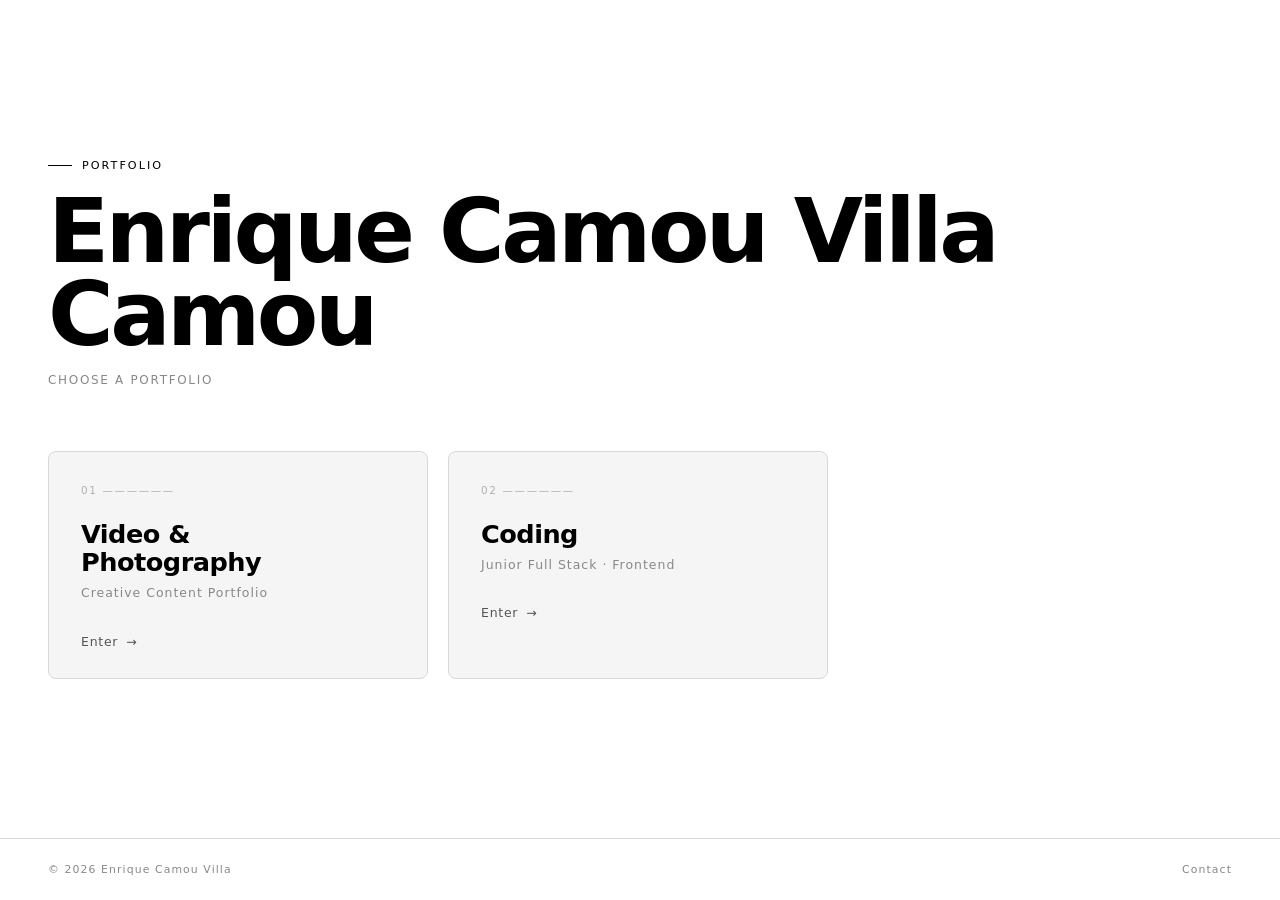
==== commit 87cddcfd: "publish ready version" ====
--- a/index.html
+++ b/index.html
@@ -3,97 +3,92 @@
 <head>
 <meta charset="UTF-8"/>
 <meta name="viewport" content="width=device-width,initial-scale=1.0"/>
-<title>Enrique Camou Villa Portfolio</title>
-<link href="https://fonts.googleapis.com/css2?family=Playfair+Display:ital,wght@0,700;0,900;1,700&family=DM+Mono:wght@400;500&family=DM+Sans:wght@300;400;500&display=swap" rel="stylesheet"/>
+<title>Enrique Camou Villa — Portfolio</title>
 <style>
 *,*::before,*::after{box-sizing:border-box;margin:0;padding:0}
 :root{
-  --bg:#0d0b0a;
-  --surface:#161210;
-  --border:#2e2320;
-  --border2:#3d2f2a;
+  --bg:#ffffff;
+  --surface:#f5f5f5;
+  --surface2:#ececec;
+  --border:#d8d8d8;
+  --border2:#b0b0b0;
+  --accent:#000000;
   --ember:#d95a2b;
-  --ember-glow:#ff7043;
-  --ash:#9e8880;
-  --smoke:#6b5a54;
-  --white:#f5ede8;
-  --charcoal:#2a1f1b;
+  --ash:#555555;
+  --smoke:#888888;
+  --white:#000000;
 }
 html,body{height:100%}
-body{background:var(--bg);color:var(--white);font-family:'DM Sans',sans-serif;display:flex;flex-direction:column;min-height:100vh;overflow-x:hidden}
-.noise{position:fixed;inset:0;pointer-events:none;z-index:0;background-image:url("data:image/svg+xml,%3Csvg viewBox='0 0 256 256' xmlns='http://www.w3.org/2000/svg'%3E%3Cfilter id='n'%3E%3CfeTurbulence type='fractalNoise' baseFrequency='0.9' numOctaves='4' stitchTiles='stitch'/%3E%3C/filter%3E%3Crect width='100%25' height='100%25' filter='url(%23n)' opacity='0.04'/%3E%3C/svg%3E");opacity:0.35}
-.ember-wash{position:fixed;inset:0;pointer-events:none;z-index:0;background:radial-gradient(ellipse 55% 55% at 15% 90%,rgba(185,66,26,0.16) 0%,transparent 65%),radial-gradient(ellipse 35% 45% at 85% 10%,rgba(100,40,20,0.1) 0%,transparent 60%)}
-.wrap{position:relative;z-index:1;flex:1;display:flex;flex-direction:column;justify-content:center;padding:3rem}
-.identity{display:flex;flex-direction:column;align-items:flex-start;margin-bottom:4rem;animation:up 0.8s ease both}
-.mono-tag{font-family:'DM Mono',monospace;font-size:0.7rem;letter-spacing:0.18em;text-transform:uppercase;color:var(--ember);margin-bottom:1.1rem;display:flex;align-items:center;gap:10px}
-.mono-tag::before{content:'';display:block;width:24px;height:1px;background:var(--ember)}
-.name{font-family:'Playfair Display',serif;font-size:clamp(3rem,7vw,6rem);font-weight:900;line-height:0.92;letter-spacing:-0.04em;margin-bottom:1.1rem}
-.name em{font-style:italic;color:var(--ash);font-weight:700}
-.tagline{font-size:1rem;color:var(--smoke);font-weight:300;letter-spacing:0.01em;max-width:420px;line-height:1.6}
+body{background:var(--bg);color:var(--white);font-family:-apple-system,system-ui,'Helvetica Neue',sans-serif;min-height:100vh;overflow-x:hidden;display:flex;flex-direction:column}
+
+/* LAYOUT */
+main{position:relative;z-index:1;flex:1;display:flex;flex-direction:column;justify-content:center;padding:3rem}
+
+/* IDENTITY */
+.identity{margin-bottom:4rem;animation:up 0.8s ease both}
+.page-label{font-family:system-ui,sans-serif;font-size:0.7rem;letter-spacing:0.18em;text-transform:uppercase;color:var(--accent);margin-bottom:1.1rem;display:flex;align-items:center;gap:10px}
+.page-label::before{content:'';display:block;width:24px;height:1px;background:var(--accent)}
+.name{font-size:clamp(3rem,7vw,6rem);font-weight:900;line-height:0.92;letter-spacing:-0.04em;margin-bottom:1.1rem}
+.tagline{font-size:0.75rem;font-family:system-ui,sans-serif;letter-spacing:0.14em;text-transform:uppercase;color:var(--smoke);font-weight:400}
+
+/* DOORS */
 .doors{display:grid;grid-template-columns:1fr 1fr;gap:1.25rem;max-width:780px;animation:up 0.8s 0.2s ease both}
 .door{position:relative;overflow:hidden;background:var(--surface);border:1px solid var(--border);border-radius:8px;padding:2rem 2rem 1.75rem;text-decoration:none;display:block;transition:border-color 0.35s,transform 0.35s}
-.door::before{content:'';position:absolute;inset:0;background:linear-gradient(135deg,rgba(217,90,43,0.06) 0%,transparent 60%);opacity:0;transition:opacity 0.35s}
+.door::before{content:'';position:absolute;inset:0;background:linear-gradient(135deg,rgba(217,90,43,0.08) 0%,transparent 65%);opacity:0;transition:opacity 0.35s}
 .door:hover{border-color:var(--ember);transform:translateY(-4px)}
 .door:hover::before{opacity:1}
-.door-number{font-family:'DM Mono',monospace;font-size:0.65rem;letter-spacing:0.16em;color:var(--border2);margin-bottom:1.5rem;display:block;transition:color 0.3s}
+
+.door-number{font-family:system-ui,sans-serif;font-size:0.65rem;letter-spacing:0.16em;color:var(--border2);margin-bottom:1.5rem;display:block;transition:color 0.3s}
 .door:hover .door-number{color:var(--ember)}
-.door-title{font-family:'Playfair Display',serif;font-size:1.6rem;font-weight:900;letter-spacing:-0.02em;color:var(--white);line-height:1.1;margin-bottom:0.5rem}
-.door-sub{font-size:0.8rem;color:var(--smoke);font-family:'DM Mono',monospace;letter-spacing:0.08em;line-height:1.5;margin-bottom:1.75rem}
-.door-enter{padding-bottom: 20%;display:inline-flex;align-items:center;gap:8px;font-size:0.78rem;font-weight:500;letter-spacing:0.06em;color:var(--ash);transition:color 0.3s,gap 0.3s}
+
+.door-title{font-size:1.6rem;font-weight:900;letter-spacing:-0.02em;color:var(--white);line-height:1.1;margin-bottom:0.5rem}
+.door-sub{font-size:0.78rem;font-family:system-ui,sans-serif;letter-spacing:0.08em;color:var(--smoke);line-height:1.5;margin-bottom:1.75rem}
+
+.door-enter{display:inline-flex;align-items:center;gap:8px;font-size:0.78rem;font-weight:500;letter-spacing:0.06em;color:var(--ash);transition:color 0.3s,gap 0.3s}
 .door:hover .door-enter{color:var(--ember);gap:12px}
-.door-texture{position:absolute;right:-10px;bottom:-16px;font-family:'Playfair Display',serif;font-size:6rem;font-weight:900;font-style:italic;color:rgba(255,255,255,0.02);line-height:1;pointer-events:none;user-select:none;transition:color 0.35s}
-.door:hover .door-texture{color:rgba(217,90,43,0.05)}
-.footer-line{position:relative;z-index:1;padding:1.5rem 3rem;font-family:'DM Mono',monospace;font-size:0.68rem;letter-spacing:0.1em;color:var(--smoke);display:flex;justify-content:space-between;align-items:center}
-.footer-line a{color:var(--smoke);text-decoration:none;transition:color 0.2s}
-.footer-line a:hover{color:var(--ember)}
+
+/* FOOTER */
+footer{position:relative;z-index:1;padding:1.5rem 3rem;font-family:system-ui,sans-serif;font-size:0.68rem;letter-spacing:0.1em;color:var(--smoke);display:flex;justify-content:space-between;align-items:center;border-top:1px solid var(--border)}
+footer a{color:var(--smoke);text-decoration:none;transition:color 0.2s}
+footer a:hover{color:var(--ember)}
+
 @keyframes up{from{opacity:0;transform:translateY(22px)}to{opacity:1;transform:translateY(0)}}
+
 @media(max-width:600px){
-  .wrap{padding:2rem 1.25rem;padding-top:5rem}
+  main{padding:2rem 1.25rem;padding-top:5rem}
   .doors{grid-template-columns:1fr}
-  .footer-line{padding:1.5rem 1.25rem}
+  footer{padding:1.5rem 1.25rem}
 }
 </style>
 </head>
 <body>
 
-<div class="noise"></div>
-<div class="ember-wash"></div>
-
-<main class="wrap">
+<main>
   <div class="identity">
-    <div class="mono-tag">Portfolio</div>
-    <h1 class="name">Enrique Camou Villa<br><em></em></h1>
-    <p class="tagline">
-      Video editor &amp; photographer. <br>Software engineer.
-    </p>
+    <div class="page-label">Portfolio</div>
+    <h1 class="name">Enrique Camou Villa<br>Camou</h1>
+    <p class="tagline">Choose a portfolio</p>
   </div>
 
   <div class="doors">
-
-    <a href="film/index.html/portfolio.html" class="door">
+    <a href="film/portfolio.html" class="door">
       <span class="door-number">01 &mdash;&mdash;&mdash;&mdash;&mdash;&mdash;</span>
-      <div class="door-title">Video  &amp;<br>Photography</div>
-      <div class="door-sub">
-        Commercial &middot;
-        Editorial &middot; Portrait
-      </div>
-      <div class="door-enter">Enter <span>&#x2192;</span></div>
-    </a>
-    <a href="code/index.html/portfolio.html" class="door">
-      <span class="door-number">02 &mdash;&mdash;&mdash;&mdash;&mdash;&mdash;</span>
-      <div class="door-title">Coding</div>
-      <div class="door-sub">
-        Systems &middot; Tools &middot; APIs<br>
-        Open Source &middot; Writing
-      </div>
+      <div class="door-title">Video &amp;<br>Photography</div>
+      <div class="door-sub">Creative Content Portfolio</div>
       <div class="door-enter">Enter <span>&#x2192;</span></div>
     </a>
 
+    <a href="code/portfolio.html" class="door">
+      <span class="door-number">02 &mdash;&mdash;&mdash;&mdash;&mdash;&mdash;</span>
+      <div class="door-title">Coding</div>
+      <div class="door-sub">Junior Full Stack &middot; Frontend</div>
+      <div class="door-enter">Enter <span>&#x2192;</span></div>
+    </a>
   </div>
 </main>
 
-<footer class="footer-line">
-  <span>&copy; 2026</span>
+<footer>
+  <span>&copy; 2026 Enrique Camou Villa</span>
   <a href="contact.html">Contact</a>
 </footer>
 
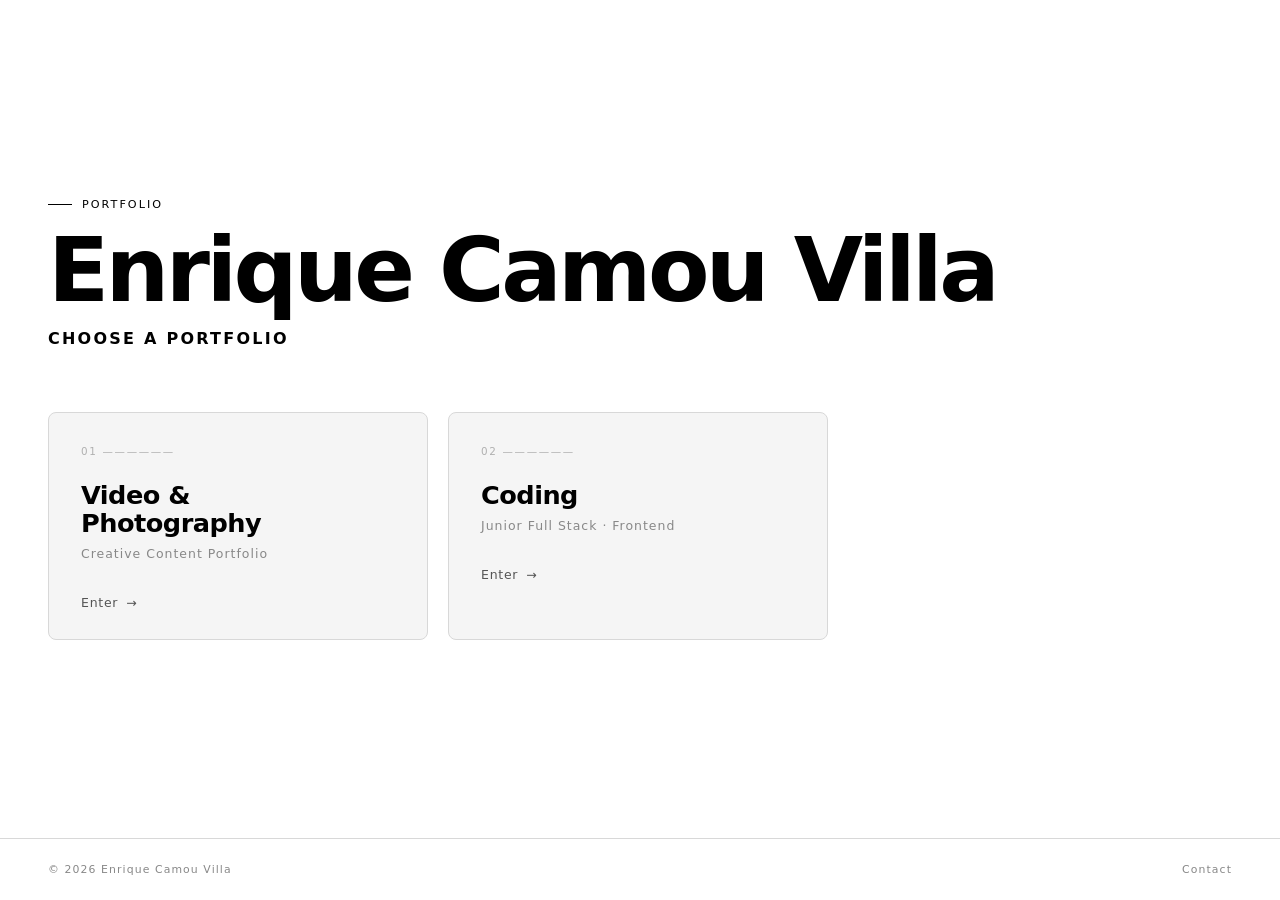
==== commit fcf9d300: "Fixed index page" ====
--- a/index.html
+++ b/index.html
@@ -29,7 +29,7 @@
 .page-label{font-family:system-ui,sans-serif;font-size:0.7rem;letter-spacing:0.18em;text-transform:uppercase;color:var(--accent);margin-bottom:1.1rem;display:flex;align-items:center;gap:10px}
 .page-label::before{content:'';display:block;width:24px;height:1px;background:var(--accent)}
 .name{font-size:clamp(3rem,7vw,6rem);font-weight:900;line-height:0.92;letter-spacing:-0.04em;margin-bottom:1.1rem}
-.tagline{font-size:0.75rem;font-family:system-ui,sans-serif;letter-spacing:0.14em;text-transform:uppercase;color:var(--smoke);font-weight:400}
+.tagline{font-size:1rem;font-family:system-ui,sans-serif;letter-spacing:0.14em;text-transform:uppercase;font-weight:800}
 
 /* DOORS */
 .doors{display:grid;grid-template-columns:1fr 1fr;gap:1.25rem;max-width:780px;animation:up 0.8s 0.2s ease both}
@@ -66,7 +66,7 @@
 <main>
   <div class="identity">
     <div class="page-label">Portfolio</div>
-    <h1 class="name">Enrique Camou Villa<br>Camou</h1>
+    <h1 class="name">Enrique Camou Villa<br></h1>
     <p class="tagline">Choose a portfolio</p>
   </div>
 
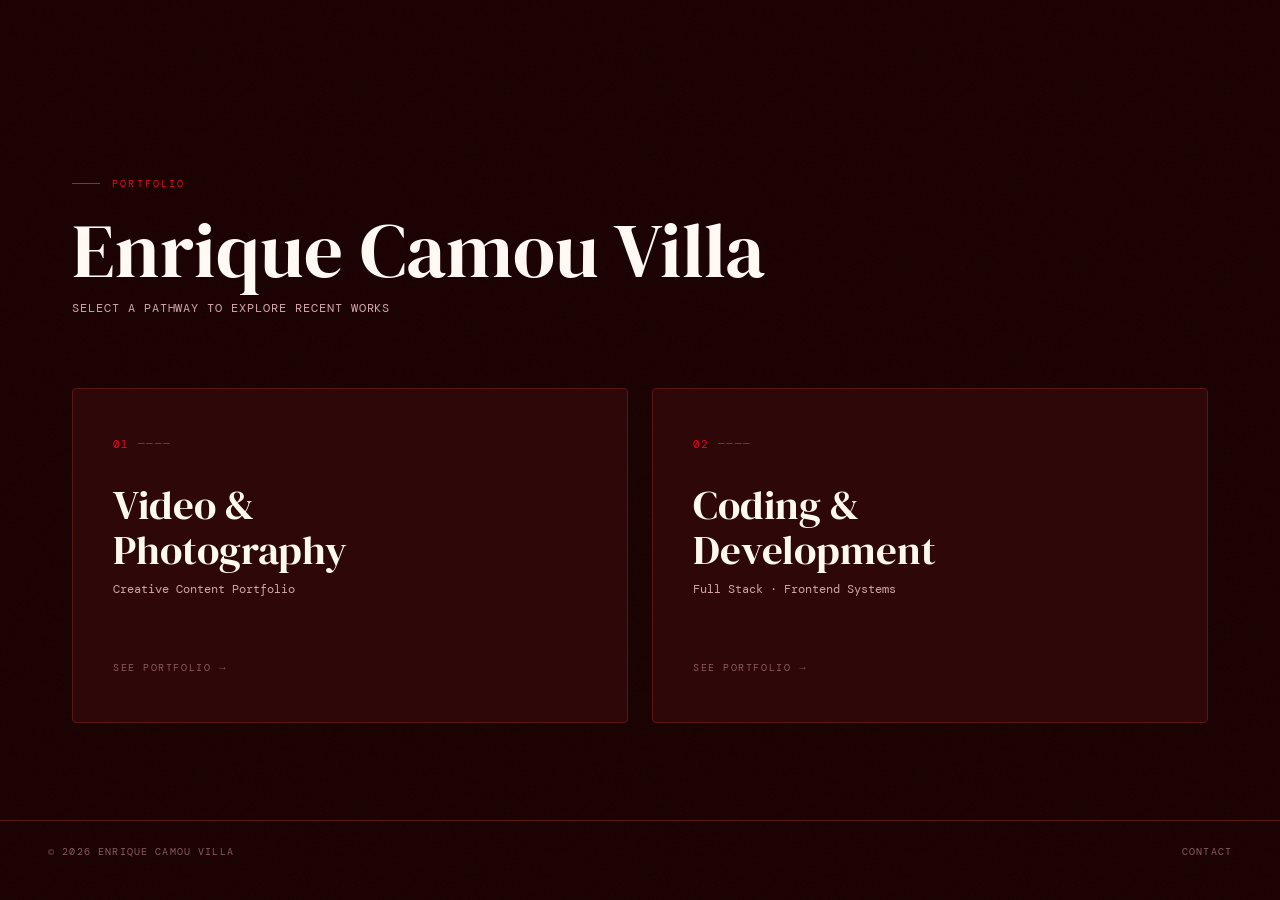
==== commit 4dffab61: "Redesign of the whole website Color, new UI, added new projects to video portfolio" ====
--- a/index.html
+++ b/index.html
@@ -4,61 +4,123 @@
 <meta charset="UTF-8"/>
 <meta name="viewport" content="width=device-width,initial-scale=1.0"/>
 <title>Enrique Camou Villa — Portfolio</title>
+<link rel="stylesheet" href="style.css" media="all"/>
 <style>
-*,*::before,*::after{box-sizing:border-box;margin:0;padding:0}
-:root{
-  --bg:#ffffff;
-  --surface:#f5f5f5;
-  --surface2:#ececec;
-  --border:#d8d8d8;
-  --border2:#b0b0b0;
-  --accent:#000000;
-  --ember:#d95a2b;
-  --ash:#555555;
-  --smoke:#888888;
-  --white:#000000;
-}
-html,body{height:100%}
-body{background:var(--bg);color:var(--white);font-family:-apple-system,system-ui,'Helvetica Neue',sans-serif;min-height:100vh;overflow-x:hidden;display:flex;flex-direction:column}
+  /* Landing page architecture extending style.css variables */
+  main {
+    max-width: 1200px;
+    margin: 0 auto;
+    padding: 9rem 2rem 4rem;
+    min-height: calc(100vh - 80px);
+    display: flex;
+    flex-direction: column;
+    justify-content: center;
+  }
+  .identity {
+    margin-bottom: 4.5rem;
+    animation: up 0.8s ease both;
+  }
+  .name {
+    font-family: 'DM Serif Display', Georgia, serif;
+    font-size: clamp(2.8rem, 6.5vw, 4.8rem);
+    font-weight: 400;
+    line-height: 1.05;
+    color: var(--ash);
+    margin-top: 0.5rem;
+  }
+  .tagline {
+    font-size: 0.75rem;
+    color: var(--smoke);
+    margin-top: 0.6rem;
+    letter-spacing: 0.08em;
+    text-transform: uppercase;
+  }
+  .doors-container {
+    display: grid;
+    grid-template-columns: repeat(2, 1fr);
+    gap: 1.5rem;
+    animation: up 0.8s ease both;
+    animation-delay: 0.15s;
+  }
+  .portal-door {
+    background: var(--surface);
+    border: 1px solid var(--border);
+    padding: 3rem 2.5rem;
+    border-radius: 4px;
+    text-decoration: none;
+    color: var(--ash);
+    display: flex;
+    flex-direction: column;
+    justify-content: space-between;
+    min-height: 300px;
+    transition: transform 0.4s cubic-bezier(0.16, 1, 0.3, 1), 
+                border-color 0.3s, 
+                box-shadow 0.4s;
+    position: relative;
+    overflow: hidden;
+  }
+  .portal-door::after {
+    content: '';
+    position: absolute;
+    inset: 0;
+    background: radial-gradient(circle at 100% 100%, rgba(241,2,34,0.08) 0%, transparent 65%);
+    opacity: 0;
+    transition: opacity 0.4s ease;
+  }
+  .portal-door:hover {
+    transform: translateY(-5px);
+    border-color: var(--border2);
+    box-shadow: 0 16px 36px rgba(0,0,0,0.6);
+  }
+  .portal-door:hover::after {
+    opacity: 1;
+  }
+  .door-number {
+    font-size: 0.7rem;
+    color: var(--red);
+    letter-spacing: 0.12em;
+    display: block;
+    margin-bottom: 2rem;
+  }
+  .door-title {
+    font-family: 'DM Serif Display', Georgia, serif;
+    font-size: clamp(1.8rem, 3.2vw, 2.6rem);
+    line-height: 1.1;
+    color: var(--ash);
+    font-weight: 400;
+  }
+  .door-sub {
+    font-size: 0.72rem;
+    color: var(--smoke);
+    margin-top: 0.6rem;
+    font-family: 'DM Mono', monospace;
+  }
+  .door-enter {
+    font-size: 0.65rem;
+    text-transform: uppercase;
+    letter-spacing: 0.15em;
+    color: var(--dim);
+    margin-top: 4rem;
+    display: flex;
+    align-items: center;
+    gap: 8px;
+    transition: color 0.2s;
+  }
+  .portal-door:hover .door-enter {
+    color: var(--ash);
+  }
+  .door-enter span {
+    transition: transform 0.2s;
+  }
+  .portal-door:hover .door-enter span {
+    transform: translateX(5px);
+  }
 
-/* LAYOUT */
-main{position:relative;z-index:1;flex:1;display:flex;flex-direction:column;justify-content:center;padding:3rem}
-
-/* IDENTITY */
-.identity{margin-bottom:4rem;animation:up 0.8s ease both}
-.page-label{font-family:system-ui,sans-serif;font-size:0.7rem;letter-spacing:0.18em;text-transform:uppercase;color:var(--accent);margin-bottom:1.1rem;display:flex;align-items:center;gap:10px}
-.page-label::before{content:'';display:block;width:24px;height:1px;background:var(--accent)}
-.name{font-size:clamp(3rem,7vw,6rem);font-weight:900;line-height:0.92;letter-spacing:-0.04em;margin-bottom:1.1rem}
-.tagline{font-size:1rem;font-family:system-ui,sans-serif;letter-spacing:0.14em;text-transform:uppercase;font-weight:800}
-
-/* DOORS */
-.doors{display:grid;grid-template-columns:1fr 1fr;gap:1.25rem;max-width:780px;animation:up 0.8s 0.2s ease both}
-.door{position:relative;overflow:hidden;background:var(--surface);border:1px solid var(--border);border-radius:8px;padding:2rem 2rem 1.75rem;text-decoration:none;display:block;transition:border-color 0.35s,transform 0.35s}
-.door::before{content:'';position:absolute;inset:0;background:linear-gradient(135deg,rgba(217,90,43,0.08) 0%,transparent 65%);opacity:0;transition:opacity 0.35s}
-.door:hover{border-color:var(--ember);transform:translateY(-4px)}
-.door:hover::before{opacity:1}
-
-.door-number{font-family:system-ui,sans-serif;font-size:0.65rem;letter-spacing:0.16em;color:var(--border2);margin-bottom:1.5rem;display:block;transition:color 0.3s}
-.door:hover .door-number{color:var(--ember)}
-
-.door-title{font-size:1.6rem;font-weight:900;letter-spacing:-0.02em;color:var(--white);line-height:1.1;margin-bottom:0.5rem}
-.door-sub{font-size:0.78rem;font-family:system-ui,sans-serif;letter-spacing:0.08em;color:var(--smoke);line-height:1.5;margin-bottom:1.75rem}
-
-.door-enter{display:inline-flex;align-items:center;gap:8px;font-size:0.78rem;font-weight:500;letter-spacing:0.06em;color:var(--ash);transition:color 0.3s,gap 0.3s}
-.door:hover .door-enter{color:var(--ember);gap:12px}
-
-/* FOOTER */
-footer{position:relative;z-index:1;padding:1.5rem 3rem;font-family:system-ui,sans-serif;font-size:0.68rem;letter-spacing:0.1em;color:var(--smoke);display:flex;justify-content:space-between;align-items:center;border-top:1px solid var(--border)}
-footer a{color:var(--smoke);text-decoration:none;transition:color 0.2s}
-footer a:hover{color:var(--ember)}
-
-@keyframes up{from{opacity:0;transform:translateY(22px)}to{opacity:1;transform:translateY(0)}}
-
-@media(max-width:600px){
-  main{padding:2rem 1.25rem;padding-top:5rem}
-  .doors{grid-template-columns:1fr}
-  footer{padding:1.5rem 1.25rem}
-}
+  @media (max-width: 768px) {
+    main { padding-top: 6rem; }
+    .doors-container { grid-template-columns: 1fr; gap: 1rem; }
+    .portal-door { min-height: 220px; padding: 2rem; }
+  }
 </style>
 </head>
 <body>
@@ -66,23 +128,27 @@
 <main>
   <div class="identity">
     <div class="page-label">Portfolio</div>
-    <h1 class="name">Enrique Camou Villa<br></h1>
-    <p class="tagline">Choose a portfolio</p>
+    <h1 class="name">Enrique Camou Villa</h1>
+    <p class="tagline">Select a pathway to explore recent works</p>
   </div>
-
-  <div class="doors">
-    <a href="film/portfolio.html" class="door">
-      <span class="door-number">01 &mdash;&mdash;&mdash;&mdash;&mdash;&mdash;</span>
-      <div class="door-title">Video &amp;<br>Photography</div>
-      <div class="door-sub">Creative Content Portfolio</div>
-      <div class="door-enter">Enter <span>&#x2192;</span></div>
+  
+  <div class="doors-container">
+    <a href="video-portfolio.html" class="portal-door">
+      <div>
+        <span class="door-number">01 &mdash;&mdash;&mdash;&mdash;</span>
+        <div class="door-title">Video &amp;<br>Photography</div>
+        <div class="door-sub">Creative Content Portfolio</div>
+      </div>
+      <div class="door-enter">See Portfolio <span>&#x2192;</span></div>
     </a>
 
-    <a href="code/portfolio.html" class="door">
-      <span class="door-number">02 &mdash;&mdash;&mdash;&mdash;&mdash;&mdash;</span>
-      <div class="door-title">Coding</div>
-      <div class="door-sub">Junior Full Stack &middot; Frontend</div>
-      <div class="door-enter">Enter <span>&#x2192;</span></div>
+    <a href="code-portfolio.html" class="portal-door">
+      <div>
+        <span class="door-number">02 &mdash;&mdash;&mdash;&mdash;</span>
+        <div class="door-title">Coding &amp;<br>Development</div>
+        <div class="door-sub">Full Stack &middot; Frontend Systems</div>
+      </div>
+      <div class="door-enter">See Portfolio <span>&#x2192;</span></div>
     </a>
   </div>
 </main>
--- a/style.css
+++ b/style.css
@@ -0,0 +1,620 @@
+@import url('https://fonts.googleapis.com/css2?family=DM+Serif+Display:ital@0;1&family=DM+Mono:wght@400;500&display=swap');
+
+*, *::before, *::after {
+  box-sizing: border-box;
+  margin: 0;
+  padding: 0;
+}
+
+:root {
+  --bg:          #1a0101;
+  --surface:     #2e0808;
+  --surface2:    #3d0b0b;
+  --border:      #5a1515;
+  --border2:     #ffcad0;
+  --red:         #f10222;
+  --berry:       #892325;
+  --ash:         #fff9f2;
+  --smoke:       #d4a5ab;
+  --dim:         #8c5a60;
+}
+
+html {
+  scroll-behavior: smooth;
+}
+
+body {
+  background: var(--bg);
+  color: var(--ash);
+  font-family: 'DM Mono', 'Courier New', monospace;
+  min-height: 100vh;
+  overflow-x: hidden;
+}
+
+/* GRAIN OVERLAY */
+body::before {
+  content: '';
+  position: fixed;
+  inset: 0;
+  z-index: 0;
+  pointer-events: none;
+  opacity: 0.035;
+  background-image: url("data:image/svg+xml,%3Csvg viewBox='0 0 256 256' xmlns='http://www.w3.org/2000/svg'%3E%3Cfilter id='noise'%3E%3CfeTurbulence type='fractalNoise' baseFrequency='0.9' numOctaves='4' stitchTiles='stitch'/%3E%3C/filter%3E%3Crect width='100%25' height='100%25' filter='url(%23noise)'/%3E%3C/svg%3E");
+  background-size: 180px 180px;
+}
+
+/* NAV */
+nav {
+  position: fixed;
+  top: 0;
+  left: 0;
+  right: 0;
+  z-index: 100;
+  display: flex;
+  align-items: center;
+  justify-content: space-between;
+  padding: 1.4rem 3rem;
+  background: rgba(26, 1, 1, 0.72);
+  backdrop-filter: blur(18px) saturate(1.4);
+  -webkit-backdrop-filter: blur(18px) saturate(1.4);
+  border-bottom: 1px solid rgba(90, 21, 21, 0.5);
+}
+
+.nav-logo {
+  font-family: 'DM Serif Display', Georgia, serif;
+  font-size: 1.25rem;
+  color: var(--ash);
+  text-decoration: none;
+  letter-spacing: -0.01em;
+}
+
+.nav-logo em {
+  color: var(--red);
+  font-style: italic;
+}
+
+.nav-right {
+  display: flex;
+  align-items: center;
+  gap: 2rem;
+}
+
+.nav-back,
+.nav-contact {
+  font-size: 0.65rem;
+  letter-spacing: 0.14em;
+  text-transform: uppercase;
+  text-decoration: none;
+  transition: color 0.2s;
+  color: var(--smoke);
+}
+
+.nav-back {
+  display: flex;
+  align-items: center;
+  gap: 6px;
+}
+
+.nav-back:hover,
+.nav-contact:hover {
+  color: var(--ash);
+}
+
+/* PAGE HEADER */
+.page-header {
+  position: relative;
+  z-index: 1;
+  padding: 10rem 3rem 4rem;
+  border-bottom: 1px solid var(--border);
+  overflow: hidden;
+}
+
+/* Large blurred red orb behind the title */
+.page-header::after {
+  content: '';
+  position: absolute;
+  bottom: -60px;
+  left: -80px;
+  width: 420px;
+  height: 420px;
+  background: radial-gradient(circle, rgba(241,2,34,0.12) 0%, transparent 70%);
+  pointer-events: none;
+  border-radius: 50%;
+}
+
+.page-label {
+  font-size: 0.62rem;
+  letter-spacing: 0.22em;
+  text-transform: uppercase;
+  color: var(--red);
+  margin-bottom: 1.25rem;
+  display: flex;
+  align-items: center;
+  gap: 12px;
+}
+
+.page-label::before {
+  content: '';
+  display: block;
+  width: 28px;
+  height: 1px;
+  background: var(--red);
+}
+
+.page-title {
+  font-family: 'DM Serif Display', Georgia, serif;
+  font-size: clamp(3.2rem, 7vw, 6rem);
+  font-weight: 400;
+  letter-spacing: -0.03em;
+  line-height: 0.92;
+  color: var(--ash);
+}
+
+.page-title em {
+  font-style: italic;
+  color: var(--smoke);
+}
+
+/* 3-COLUMN INLINE PORTFOLIO GRID */
+.project-grid {
+  position: relative;
+  z-index: 1;
+  width: 100%;
+  padding: 20px;
+  display: grid;
+  grid-template-columns: repeat(3, 1fr);
+  gap: 16px;
+}
+
+.project-door {
+  position: relative;
+  background: transparent;
+  border: none;
+  border-radius: 3px;
+  overflow: hidden;
+  cursor: pointer;
+  transition: transform 0.4s cubic-bezier(0.16, 1, 0.3, 1),
+              box-shadow 0.4s;
+  animation: up 0.6s ease both;
+}
+
+.door-thumb {
+  width: 100%;
+  aspect-ratio: 16/10;
+  overflow: hidden;
+  position: relative;
+  background: var(--surface);
+  border-radius: 3px;
+}
+
+.door-thumb img {
+  width: 100%;
+  height: 100%;
+  object-fit: cover;
+  display: block;
+  filter: grayscale(100%) contrast(1.1) brightness(0.85);
+  transition: filter 0.5s ease, transform 0.5s ease;
+}
+
+/* Hover title reveal overlay */
+.door-hover-title {
+  position: absolute;
+  inset: 0;
+  display: flex;
+  flex-direction: column;
+  justify-content: flex-end;
+  padding: 14px 14px 16px;
+  background: linear-gradient(to top, rgba(26,1,1,0.85) 0%, transparent 55%);
+  opacity: 0;
+  transition: opacity 0.35s ease;
+  pointer-events: none;
+}
+
+.door-hover-title span {
+  font-family: 'DM Serif Display', Georgia, serif;
+  font-size: 0.95rem;
+  color: var(--ash);
+  line-height: 1.2;
+  display: block;
+}
+
+.door-hover-title small {
+  font-size: 0.58rem;
+  letter-spacing: 0.12em;
+  text-transform: uppercase;
+  color: var(--smoke);
+  margin-bottom: 4px;
+  display: block;
+}
+
+.project-door:not(.active):hover .door-hover-title {
+  opacity: 1;
+}
+
+.project-door:not(.active):hover {
+  transform: translateY(-3px);
+  box-shadow: 0 14px 32px rgba(0,0,0,0.55);
+}
+
+.project-door:not(.active):hover .door-thumb img {
+  filter: grayscale(0%) contrast(1) brightness(1);
+  transform: scale(1.04);
+}
+
+.door-badge {
+  position: absolute;
+  top: 10px;
+  left: 10px;
+  font-size: 0.55rem;
+  letter-spacing: 0.12em;
+  text-transform: uppercase;
+  background: rgba(26, 1, 1, 0.82);
+  border: 1px solid rgba(255, 202, 208, 0.4);
+  color: var(--smoke);
+  padding: 3px 8px;
+  border-radius: 2px;
+  pointer-events: none;
+  backdrop-filter: blur(4px);
+}
+
+/* EXPANDED ROW */
+.project-door.active {
+  grid-column: 1 / -1;
+  display: grid;
+  grid-template-columns: repeat(3, 1fr);
+  gap: 32px;
+  background: var(--surface);
+  padding: 32px;
+  border-radius: 4px;
+  border: 1px solid var(--border);
+  cursor: default;
+  transform: none !important;
+  box-shadow: inset 0 0 60px rgba(0,0,0,0.3);
+}
+
+.project-door.active .door-thumb {
+  aspect-ratio: 4/3;
+  box-shadow: 0 20px 50px rgba(0,0,0,0.6);
+  border-radius: 3px;
+}
+
+.project-door.active .door-thumb img {
+  filter: grayscale(0%) contrast(1);
+}
+
+/* Film scanline effect on expanded thumbnail */
+.project-door.active .door-thumb::after {
+  content: '';
+  position: absolute;
+  inset: 0;
+  background: repeating-linear-gradient(
+    0deg,
+    transparent,
+    transparent 2px,
+    rgba(0,0,0,0.04) 2px,
+    rgba(0,0,0,0.04) 4px
+  );
+  pointer-events: none;
+  border-radius: 3px;
+}
+
+.project-door.col-left.active .door-thumb,
+.project-door.col-mid.active .door-thumb {
+  grid-column: 1;
+  grid-row: 1;
+}
+
+.project-door.col-left.active .door-details-banner,
+.project-door.col-mid.active .door-details-banner {
+  grid-column: 2 / span 2;
+  grid-row: 1;
+}
+
+.project-door.col-right.active .door-thumb {
+  grid-column: 3;
+  grid-row: 1;
+}
+
+.project-door.col-right.active .door-details-banner {
+  grid-column: 1 / span 2;
+  grid-row: 1;
+}
+
+/* DETAILS PANEL */
+.door-details-banner {
+  display: none;
+  flex-direction: column;
+  justify-content: flex-start;
+  text-align: left;
+  animation: fadeIn 0.45s ease forwards;
+  overflow: hidden;
+}
+
+.project-door.active .door-details-banner {
+  display: flex;
+}
+
+.banner-header {
+  border-bottom: 1px solid rgba(255, 202, 208, 0.12);
+  padding-bottom: 1rem;
+  margin-bottom: 1.1rem;
+}
+
+.banner-meta {
+  font-size: 0.6rem;
+  letter-spacing: 0.18em;
+  text-transform: uppercase;
+  color: var(--dim);
+  margin-bottom: 6px;
+  display: block;
+}
+
+.banner-title {
+  font-family: 'DM Serif Display', Georgia, serif;
+  font-size: clamp(1.5rem, 2.8vw, 2.4rem);
+  font-weight: 400;
+  color: var(--ash);
+  line-height: 1.05;
+  margin: 0 0 10px;
+}
+
+.banner-client {
+  font-size: 0.65rem;
+  letter-spacing: 0.05em;
+  color: var(--dim);
+}
+
+.banner-client span {
+  color: var(--smoke);
+}
+
+.banner-desc {
+  font-size: 0.82rem;
+  color: var(--smoke);
+  line-height: 1.75;
+  margin-bottom: 1.25rem;
+}
+
+.inline-credits-list {
+  display: flex;
+  flex-wrap: wrap;
+  gap: 12px 20px;
+  margin-bottom: 1.5rem;
+  padding: 10px 14px;
+  background: rgba(0, 0, 0, 0.25);
+  border-radius: 3px;
+  border-left: 2px solid var(--red);
+}
+
+.inline-credit-row {
+  font-size: 0.68rem;
+}
+
+.inline-role {
+  color: var(--dim);
+  margin-right: 4px;
+  text-transform: uppercase;
+  font-size: 0.6rem;
+  letter-spacing: 0.08em;
+}
+
+.inline-name {
+  color: var(--ash);
+}
+
+.banner-section-title {
+  font-size: 0.58rem;
+  letter-spacing: 0.16em;
+  text-transform: uppercase;
+  color: var(--dim);
+  margin: 1.4rem 0 0.6rem;
+  padding-bottom: 5px;
+  border-bottom: 1px solid rgba(255, 202, 208, 0.08);
+}
+
+/* CAROUSEL ENGINE */
+.media-scroll-carousel {
+  display: flex;
+  gap: 12px;
+  overflow-x: auto;
+  padding-bottom: 10px;
+  margin-bottom: 8px;
+  width: 100%;
+  scroll-snap-type: x mandatory;
+  -webkit-overflow-scrolling: touch;
+  scrollbar-width: thin;
+  scrollbar-color: var(--berry) transparent;
+}
+
+.media-scroll-carousel::-webkit-scrollbar {
+  height: 4px;
+}
+
+.media-scroll-carousel::-webkit-scrollbar-track {
+  background: transparent;
+}
+
+.media-scroll-carousel::-webkit-scrollbar-thumb {
+  background: var(--berry);
+  border-radius: 10px;
+}
+
+.carousel-video-item {
+  flex: 0 0 clamp(300px, 72vw, 660px);
+  aspect-ratio: 16/9;
+  background: #000;
+  border-radius: 4px;
+  overflow: hidden;
+  scroll-snap-align: start;
+  box-shadow: 0 8px 24px rgba(0,0,0,0.4);
+}
+
+.carousel-video-item video {
+  width: 100%;
+  height: 100%;
+  display: block;
+  object-fit: cover;
+}
+
+.carousel-instagram-item {
+  flex: 0 0 248px;
+  aspect-ratio: 9/16;
+  background: #000;
+  border-radius: 4px;
+  overflow: hidden;
+  scroll-snap-align: start;
+  box-shadow: 0 8px 20px rgba(0,0,0,0.3);
+}
+
+.carousel-instagram-item iframe {
+  width: 100%;
+  height: 100%;
+  border: none;
+  display: block;
+}
+
+.carousel-photo-item {
+  flex: 0 0 auto;
+  height: clamp(220px, 32vw, 360px);
+  border-radius: 3px;
+  overflow: hidden;
+  scroll-snap-align: start;
+  box-shadow: 0 6px 16px rgba(0,0,0,0.25);
+}
+
+.carousel-photo-item img {
+  height: 100%;
+  width: auto;
+  display: block;
+  object-fit: contain;
+}
+
+/* CLOSE BUTTON */
+.banner-close-btn {
+  align-self: flex-start;
+  margin-top: auto;
+  padding-top: 1.5rem;
+  background: none;
+  color: var(--dim);
+  border: none;
+  padding: 0;
+  font-family: 'DM Mono', monospace;
+  font-size: 0.6rem;
+  text-transform: uppercase;
+  letter-spacing: 0.14em;
+  cursor: pointer;
+  transition: color 0.2s;
+  display: flex;
+  align-items: center;
+  gap: 6px;
+  margin-top: 1.5rem;
+}
+
+.banner-close-btn::before {
+  content: '×';
+  font-size: 1rem;
+  line-height: 1;
+}
+
+.banner-close-btn:hover {
+  color: var(--ash);
+}
+
+/* FOOTER */
+footer {
+  position: relative;
+  z-index: 1;
+  padding: 1.5rem 3rem;
+  font-size: 0.6rem;
+  letter-spacing: 0.12em;
+  color: var(--dim);
+  text-transform: uppercase;
+  display: flex;
+  justify-content: space-between;
+  align-items: center;
+  border-top: 1px solid var(--border);
+}
+
+footer a {
+  color: var(--dim);
+  text-decoration: none;
+  transition: color 0.2s;
+}
+
+footer a:hover {
+  color: var(--ash);
+}
+
+/* ANIMATIONS */
+@keyframes up {
+  from { opacity: 0; transform: translateY(20px); }
+  to   { opacity: 1; transform: translateY(0); }
+}
+
+@keyframes fadeIn {
+  from { opacity: 0; transform: translateX(8px); }
+  to   { opacity: 1; transform: translateX(0); }
+}
+
+/* REDUCED MOTION */
+@media (prefers-reduced-motion: reduce) {
+  .project-door,
+  .door-details-banner,
+  .door-thumb img,
+  .door-hover-title {
+    animation: none !important;
+    transition: none !important;
+  }
+}
+
+/* RESPONSIVE */
+@media (max-width: 900px) {
+  .project-grid {
+    grid-template-columns: repeat(2, 1fr);
+    padding: 14px;
+  }
+
+  .project-door.active {
+    grid-template-columns: 1fr;
+    padding: 20px;
+    gap: 20px;
+  }
+
+  .project-door.col-left.active .door-thumb,
+  .project-door.col-mid.active .door-thumb,
+  .project-door.col-right.active .door-thumb,
+  .project-door.col-left.active .door-details-banner,
+  .project-door.col-mid.active .door-details-banner,
+  .project-door.col-right.active .door-details-banner {
+    grid-column: 1 / -1;
+    grid-row: auto;
+  }
+}
+
+@media (max-width: 600px) {
+  .project-grid {
+    grid-template-columns: 1fr;
+  }
+
+  nav {
+    padding: 1rem 1.25rem;
+  }
+
+  .page-header {
+    padding: 7rem 1.5rem 2.5rem;
+  }
+
+  footer {
+    padding: 1.25rem 1.5rem;
+    flex-direction: column;
+    gap: 8px;
+  }
+
+  .carousel-video-item {
+    flex: 0 0 270px;
+  }
+
+  .project-door.active {
+    padding: 16px;
+  }
+}
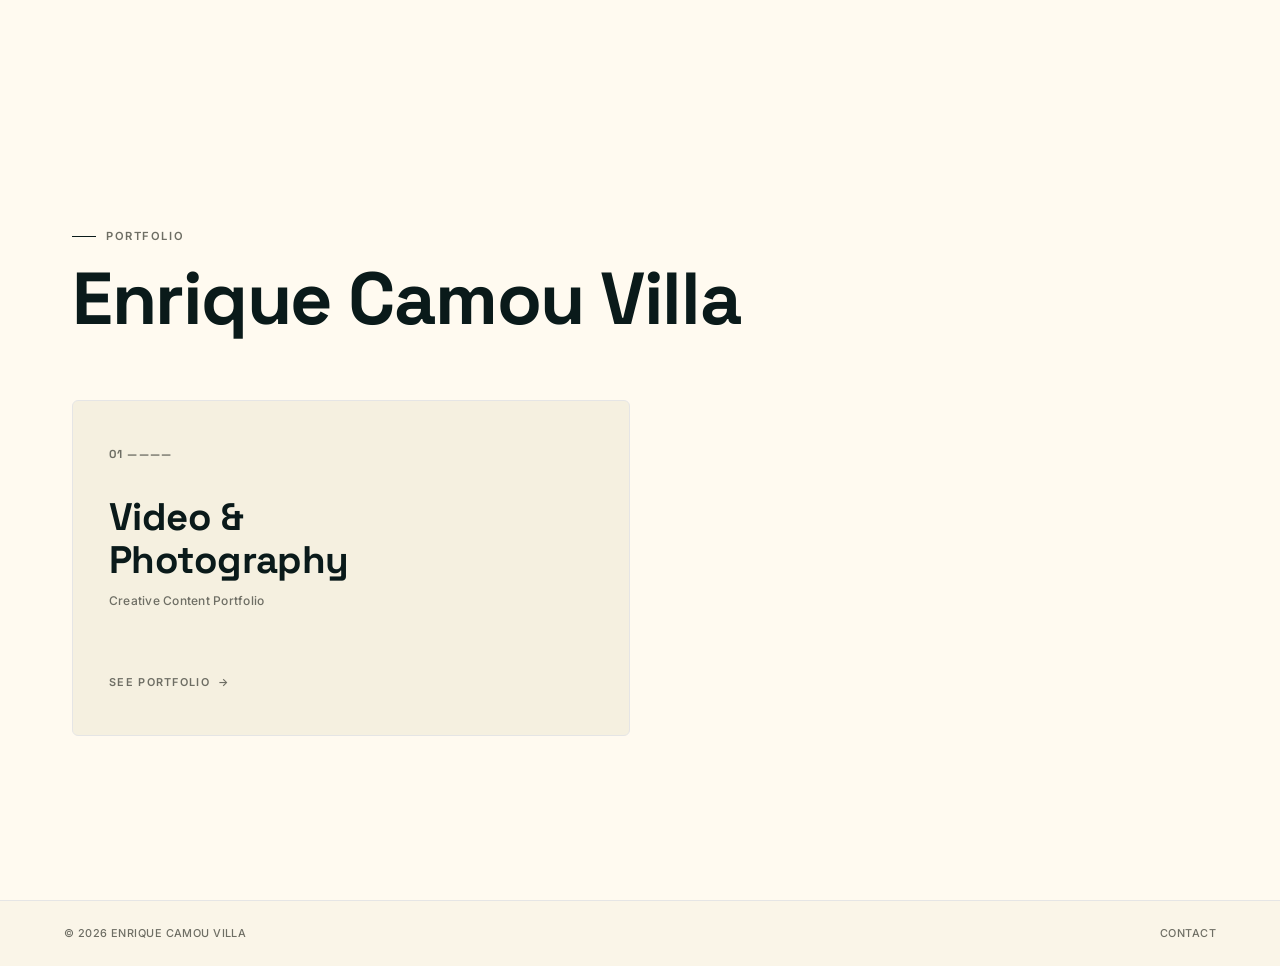
==== commit 371c7b91: "UI change" ====
--- a/index.html
+++ b/index.html
@@ -6,118 +6,143 @@
 <title>Enrique Camou Villa — Portfolio</title>
 <link rel="stylesheet" href="style.css" media="all"/>
 <style>
-  /* Landing page architecture extending style.css variables */
+  /* Landing page — extends the tokens defined in style.css */
   main {
     max-width: 1200px;
     margin: 0 auto;
-    padding: 9rem 2rem 4rem;
-    min-height: calc(100vh - 80px);
+    padding: 8rem 2rem 4rem;
+    min-height: 100vh;
     display: flex;
     flex-direction: column;
     justify-content: center;
   }
+
   .identity {
-    margin-bottom: 4.5rem;
-    animation: up 0.8s ease both;
+    margin-bottom: 4rem;
+    animation: rise 0.6s var(--ease) both;
   }
+
   .name {
-    font-family: 'DM Serif Display', Georgia, serif;
-    font-size: clamp(2.8rem, 6.5vw, 4.8rem);
-    font-weight: 400;
-    line-height: 1.05;
-    color: var(--ash);
-    margin-top: 0.5rem;
+    font-family: 'Space Grotesk', sans-serif;
+    font-size: clamp(2.6rem, 7vw, 4.6rem);
+    font-weight: 700;
+    letter-spacing: -0.02em;
+    line-height: 0.98;
+    color: var(--ink);
+    margin-top: 0.6rem;
   }
+
   .tagline {
-    font-size: 0.75rem;
-    color: var(--smoke);
-    margin-top: 0.6rem;
-    letter-spacing: 0.08em;
-    text-transform: uppercase;
+    font-size: 0.78rem;
+    font-weight: 500;
+    color: var(--mute);
+    margin-top: 0.75rem;
+    letter-spacing: 0.05em;
   }
+
   .doors-container {
     display: grid;
     grid-template-columns: repeat(2, 1fr);
-    gap: 1.5rem;
-    animation: up 0.8s ease both;
-    animation-delay: 0.15s;
+    gap: 1.25rem;
+    animation: rise 0.6s var(--ease) both;
+    animation-delay: 0.1s;
   }
+
   .portal-door {
-    background: var(--surface);
-    border: 1px solid var(--border);
-    padding: 3rem 2.5rem;
-    border-radius: 4px;
+    background: var(--surface-card);
+    border: 1px solid var(--hairline);
+    padding: 2.75rem 2.25rem;
+    border-radius: var(--r-md);
     text-decoration: none;
-    color: var(--ash);
+    color: var(--body);
     display: flex;
     flex-direction: column;
     justify-content: space-between;
-    min-height: 300px;
-    transition: transform 0.4s cubic-bezier(0.16, 1, 0.3, 1), 
-                border-color 0.3s, 
-                box-shadow 0.4s;
-    position: relative;
-    overflow: hidden;
+    min-height: 280px;
+    transition: background 0.4s var(--ease),
+                color 0.4s var(--ease),
+                border-color 0.4s var(--ease),
+                transform 0.4s var(--ease);
   }
-  .portal-door::after {
-    content: '';
-    position: absolute;
-    inset: 0;
-    background: radial-gradient(circle at 100% 100%, rgba(241,2,34,0.08) 0%, transparent 65%);
-    opacity: 0;
-    transition: opacity 0.4s ease;
+
+  .portal-door:hover,
+  .portal-door:focus-visible {
+    background: var(--surface-dark);
+    border-color: var(--surface-dark);
+    color: var(--on-dark-mute);
+    transform: translateY(-4px);
   }
-  .portal-door:hover {
-    transform: translateY(-5px);
-    border-color: var(--border2);
-    box-shadow: 0 16px 36px rgba(0,0,0,0.6);
-  }
-  .portal-door:hover::after {
-    opacity: 1;
-  }
+
   .door-number {
-    font-size: 0.7rem;
-    color: var(--red);
-    letter-spacing: 0.12em;
+    font-family: 'Space Grotesk', sans-serif;
+    font-size: 0.72rem;
+    font-weight: 700;
+    color: var(--mute);
+    letter-spacing: 0.1em;
     display: block;
     margin-bottom: 2rem;
+    transition: color 0.4s var(--ease);
   }
+
+  .portal-door:hover .door-number {
+    color: var(--on-dark-mute);
+  }
+
   .door-title {
-    font-family: 'DM Serif Display', Georgia, serif;
-    font-size: clamp(1.8rem, 3.2vw, 2.6rem);
-    line-height: 1.1;
-    color: var(--ash);
-    font-weight: 400;
+    font-family: 'Space Grotesk', sans-serif;
+    font-size: clamp(1.7rem, 3.4vw, 2.4rem);
+    line-height: 1.12;
+    color: var(--ink);
+    font-weight: 700;
+    letter-spacing: -0.015em;
+    transition: color 0.4s var(--ease);
   }
+
+  .portal-door:hover .door-title {
+    color: var(--on-dark);
+  }
+
   .door-sub {
-    font-size: 0.72rem;
-    color: var(--smoke);
+    font-family: 'Inter', sans-serif;
+    font-size: 0.75rem;
+    font-weight: 500;
+    color: var(--mute);
     margin-top: 0.6rem;
-    font-family: 'DM Mono', monospace;
+    letter-spacing: 0.02em;
+    transition: color 0.4s var(--ease);
   }
+
+  .portal-door:hover .door-sub {
+    color: var(--on-dark-mute);
+  }
+
   .door-enter {
-    font-size: 0.65rem;
+    font-size: 0.68rem;
+    font-weight: 600;
     text-transform: uppercase;
-    letter-spacing: 0.15em;
-    color: var(--dim);
+    letter-spacing: 0.12em;
+    color: var(--mute);
     margin-top: 4rem;
     display: flex;
     align-items: center;
     gap: 8px;
-    transition: color 0.2s;
+    transition: color 0.3s;
   }
+
   .portal-door:hover .door-enter {
-    color: var(--ash);
+    color: var(--on-dark);
   }
+
   .door-enter span {
-    transition: transform 0.2s;
+    transition: transform 0.3s var(--ease);
   }
+
   .portal-door:hover .door-enter span {
     transform: translateX(5px);
   }
 
   @media (max-width: 768px) {
-    main { padding-top: 6rem; }
+    main { padding: 6.5rem 1.25rem 3rem; }
     .doors-container { grid-template-columns: 1fr; gap: 1rem; }
     .portal-door { min-height: 220px; padding: 2rem; }
   }
@@ -129,9 +154,8 @@
   <div class="identity">
     <div class="page-label">Portfolio</div>
     <h1 class="name">Enrique Camou Villa</h1>
-    <p class="tagline">Select a pathway to explore recent works</p>
   </div>
-  
+
   <div class="doors-container">
     <a href="video-portfolio.html" class="portal-door">
       <div>
@@ -141,7 +165,7 @@
       </div>
       <div class="door-enter">See Portfolio <span>&#x2192;</span></div>
     </a>
-
+    <!--
     <a href="code-portfolio.html" class="portal-door">
       <div>
         <span class="door-number">02 &mdash;&mdash;&mdash;&mdash;</span>
@@ -150,6 +174,7 @@
       </div>
       <div class="door-enter">See Portfolio <span>&#x2192;</span></div>
     </a>
+    -->
   </div>
 </main>
 
--- a/style.css
+++ b/style.css
@@ -1,4 +1,4 @@
-@import url('https://fonts.googleapis.com/css2?family=DM+Serif+Display:ital@0;1&family=DM+Mono:wght@400;500&display=swap');
+@import url('https://fonts.googleapis.com/css2?family=Space+Grotesk:wght@500;700&family=Inter:wght@400;500;600&display=swap');
 
 *, *::before, *::after {
   box-sizing: border-box;
@@ -7,16 +7,25 @@
 }
 
 :root {
-  --bg:          #1a0101;
-  --surface:     #2e0808;
-  --surface2:    #3d0b0b;
-  --border:      #5a1515;
-  --border2:     #ffcad0;
-  --red:         #f10222;
-  --berry:       #892325;
-  --ash:         #fff9f2;
-  --smoke:       #d4a5ab;
-  --dim:         #8c5a60;
+  /* Brand — 70% cream/bone, 30% black/charcoal, no added accent */
+  --canvas:       #fffaf0;
+  --surface-soft: #faf5e8;
+  --surface-card: #f5f0e0;
+  --surface-dark: #0a1a1a;
+  --hairline:     #e5e5e5;
+
+  --ink:      #0a1a1a;
+  --body:     #2b2b27;
+  --mute:     #6e6e64;
+  --on-dark:      #fffaf0;
+  --on-dark-mute: rgba(255, 250, 240, 0.58);
+  --hairline-dark: rgba(255, 250, 240, 0.14);
+
+  --r-xs: 3px;
+  --r-sm: 4px;
+  --r-md: 6px;
+
+  --ease: cubic-bezier(0.22, 1, 0.36, 1);
 }
 
 html {
@@ -24,23 +33,20 @@
 }
 
 body {
-  background: var(--bg);
-  color: var(--ash);
-  font-family: 'DM Mono', 'Courier New', monospace;
+  background: var(--canvas);
+  color: var(--body);
+  font-family: 'Inter', -apple-system, sans-serif;
+  font-size: 16px;
+  font-weight: 400;
+  line-height: 1.6;
   min-height: 100vh;
   overflow-x: hidden;
-}
-
-/* GRAIN OVERLAY */
-body::before {
-  content: '';
-  position: fixed;
-  inset: 0;
-  z-index: 0;
-  pointer-events: none;
-  opacity: 0.035;
-  background-image: url("data:image/svg+xml,%3Csvg viewBox='0 0 256 256' xmlns='http://www.w3.org/2000/svg'%3E%3Cfilter id='noise'%3E%3CfeTurbulence type='fractalNoise' baseFrequency='0.9' numOctaves='4' stitchTiles='stitch'/%3E%3C/filter%3E%3Crect width='100%25' height='100%25' filter='url(%23noise)'/%3E%3C/svg%3E");
-  background-size: 180px 180px;
+  -webkit-font-smoothing: antialiased;
+}
+
+:focus-visible {
+  outline: 2px solid var(--ink);
+  outline-offset: 3px;
 }
 
 /* NAV */
@@ -53,40 +59,43 @@
   display: flex;
   align-items: center;
   justify-content: space-between;
-  padding: 1.4rem 3rem;
-  background: rgba(26, 1, 1, 0.72);
-  backdrop-filter: blur(18px) saturate(1.4);
-  -webkit-backdrop-filter: blur(18px) saturate(1.4);
-  border-bottom: 1px solid rgba(90, 21, 21, 0.5);
+  height: 60px;
+  padding: 0 5vw;
+  background: var(--canvas);
+  border-bottom: 1px solid var(--hairline);
 }
 
 .nav-logo {
-  font-family: 'DM Serif Display', Georgia, serif;
-  font-size: 1.25rem;
-  color: var(--ash);
+  font-family: 'Space Grotesk', sans-serif;
+  font-size: 1.05rem;
+  font-weight: 700;
+  color: var(--ink);
   text-decoration: none;
   letter-spacing: -0.01em;
+  text-transform: uppercase;
 }
 
 .nav-logo em {
-  color: var(--red);
-  font-style: italic;
+  font-style: normal;
+  color: var(--mute);
+  font-weight: 500;
 }
 
 .nav-right {
   display: flex;
   align-items: center;
-  gap: 2rem;
+  gap: 1.75rem;
 }
 
 .nav-back,
 .nav-contact {
-  font-size: 0.65rem;
-  letter-spacing: 0.14em;
+  font-size: 0.7rem;
+  font-weight: 600;
+  letter-spacing: 0.08em;
   text-transform: uppercase;
   text-decoration: none;
+  color: var(--body);
   transition: color 0.2s;
-  color: var(--smoke);
 }
 
 .nav-back {
@@ -97,319 +106,322 @@
 
 .nav-back:hover,
 .nav-contact:hover {
-  color: var(--ash);
+  color: var(--ink);
 }
 
 /* PAGE HEADER */
 .page-header {
   position: relative;
   z-index: 1;
-  padding: 10rem 3rem 4rem;
-  border-bottom: 1px solid var(--border);
-  overflow: hidden;
-}
-
-/* Large blurred red orb behind the title */
-.page-header::after {
-  content: '';
-  position: absolute;
-  bottom: -60px;
-  left: -80px;
-  width: 420px;
-  height: 420px;
-  background: radial-gradient(circle, rgba(241,2,34,0.12) 0%, transparent 70%);
-  pointer-events: none;
-  border-radius: 50%;
+  padding: 8.5rem 5vw 3rem;
+  border-bottom: 1px solid var(--hairline);
 }
 
 .page-label {
-  font-size: 0.62rem;
-  letter-spacing: 0.22em;
-  text-transform: uppercase;
-  color: var(--red);
-  margin-bottom: 1.25rem;
+  font-family: 'Inter', sans-serif;
+  font-size: 0.7rem;
+  font-weight: 600;
+  letter-spacing: 0.14em;
+  text-transform: uppercase;
+  color: var(--mute);
+  margin-bottom: 1.1rem;
   display: flex;
   align-items: center;
-  gap: 12px;
+  gap: 10px;
 }
 
 .page-label::before {
   content: '';
   display: block;
-  width: 28px;
+  width: 24px;
   height: 1px;
-  background: var(--red);
+  background: var(--ink);
 }
 
 .page-title {
-  font-family: 'DM Serif Display', Georgia, serif;
-  font-size: clamp(3.2rem, 7vw, 6rem);
-  font-weight: 400;
+  font-family: 'Space Grotesk', sans-serif;
+  font-size: clamp(2.6rem, 9vw, 5.4rem);
+  font-weight: 700;
   letter-spacing: -0.03em;
-  line-height: 0.92;
-  color: var(--ash);
+  line-height: 0.96;
+  color: var(--ink);
 }
 
 .page-title em {
-  font-style: italic;
-  color: var(--smoke);
-}
-
-/* 3-COLUMN INLINE PORTFOLIO GRID */
+  font-style: normal;
+  font-weight: 500;
+  color: var(--mute);
+}
+
+/* EDITORIAL INDEX — replaces the thumbnail grid */
 .project-grid {
   position: relative;
   z-index: 1;
   width: 100%;
-  padding: 20px;
-  display: grid;
-  grid-template-columns: repeat(3, 1fr);
-  gap: 16px;
-}
-
-.project-door {
+  padding: 0 5vw;
+  display: flex;
+  flex-direction: column;
+}
+
+.work-row {
   position: relative;
-  background: transparent;
-  border: none;
-  border-radius: 3px;
-  overflow: hidden;
+  display: flex;
+  flex-direction: column;
+  gap: 1.1rem;
+  padding: 1.75rem 0;
+  border-top: 1px solid var(--hairline);
   cursor: pointer;
-  transition: transform 0.4s cubic-bezier(0.16, 1, 0.3, 1),
-              box-shadow 0.4s;
-  animation: up 0.6s ease both;
-}
-
-.door-thumb {
+  color: var(--body);
+  transition: background 0.45s var(--ease), color 0.45s var(--ease), border-color 0.45s var(--ease);
+  animation: rise 0.5s var(--ease) both;
+}
+
+.project-grid .work-row:last-child {
+  border-bottom: 1px solid var(--hairline);
+}
+
+.work-row:hover,
+.work-row.active {
+  background: var(--surface-dark);
+  border-color: var(--surface-dark);
+  color: var(--on-dark-mute);
+}
+
+.work-row:hover + .work-row,
+.work-row.active + .work-row {
+  border-top-color: var(--surface-dark);
+}
+
+/* row-top holds the thumbnail block + meta text, and anchors the toggle
+   button to its own right edge — so the button never drifts when the
+   detail panel below opens or closes. */
+.row-top {
+  position: relative;
+  display: flex;
+  flex-direction: column;
+  gap: 1rem;
+}
+
+.row-media-block {
+  flex: 0 0 auto;
+  display: flex;
+  flex-direction: column;
+  align-items: flex-start;
+  gap: 0.6rem;
+  width: 130px;
+  padding-left: 8px;
+}
+
+.row-media {
   width: 100%;
-  aspect-ratio: 16/10;
+  aspect-ratio: 4/3;
+  border-radius: var(--r-sm);
   overflow: hidden;
   position: relative;
-  background: var(--surface);
-  border-radius: 3px;
-}
-
-.door-thumb img {
+  background: var(--surface-soft);
+  border: 5px solid var(--hairline);
+  border-radius: 8px;
+}
+
+.row-media img {
   width: 100%;
   height: 100%;
   object-fit: cover;
   display: block;
-  filter: grayscale(100%) contrast(1.1) brightness(0.85);
-  transition: filter 0.5s ease, transform 0.5s ease;
-}
-
-/* Hover title reveal overlay */
-.door-hover-title {
+  transition: transform 0.6s var(--ease);
+}
+
+.work-row:hover .row-media img,
+.work-row.active .row-media img {
+  transform: scale(1.06);
+}
+
+.row-tag {
+  font-size: 0.6rem;
+  font-weight: 600;
+  letter-spacing: 0.07em;
+  text-transform: uppercase;
+  color: var(--mute);
+  border: 1px solid var(--hairline);
+  padding: 3px 8px;
+  border-radius: var(--r-xs);
+  transition: color 0.45s var(--ease), border-color 0.45s var(--ease);
+}
+
+.work-row:hover .row-tag,
+.work-row.active .row-tag {
+  color: var(--on-dark-mute);
+  border-color: var(--hairline-dark);
+}
+
+.row-meta {
+  flex: 1;
+  min-width: 0;
+  width: 100%;
+}
+
+.row-eyebrow {
+  font-size: 0.68rem;
+  font-weight: 600;
+  letter-spacing: 0.1em;
+  text-transform: uppercase;
+  color: var(--mute);
+  display: block;
+  margin-bottom: 0.35rem;
+  overflow-wrap: break-word;
+  transition: color 0.45s var(--ease);
+}
+
+.work-row:hover .row-eyebrow,
+.work-row.active .row-eyebrow {
+  color: var(--on-dark-mute);
+}
+
+.row-title {
+  font-family: 'Space Grotesk', sans-serif;
+  font-size: clamp(1.2rem, 4.4vw, 1.7rem);
+  font-weight: 700;
+  letter-spacing: -0.015em;
+  line-height: 1.2;
+  color: var(--ink);
+  overflow-wrap: break-word;
+  hyphens: auto;
+  transition: color 0.45s var(--ease);
+}
+
+.work-row:hover .row-title,
+.work-row.active .row-title {
+  color: var(--on-dark);
+}
+
+.row-client {
+  font-size: 0.78rem;
+  font-weight: 500;
+  color: var(--mute);
+  margin-top: 0.4rem;
+  overflow-wrap: break-word;
+  transition: color 0.45s var(--ease);
+}
+
+.work-row:hover .row-client,
+.work-row.active .row-client {
+  color: var(--on-dark-mute);
+}
+
+.row-toggle {
   position: absolute;
-  inset: 0;
-  display: flex;
-  flex-direction: column;
-  justify-content: flex-end;
-  padding: 14px 14px 16px;
-  background: linear-gradient(to top, rgba(26,1,1,0.85) 0%, transparent 55%);
+  top: 0;
+  right: 0;
+  width: 34px;
+  height: 34px;
+  min-width: 34px;
+  border-radius: 50%;
+  border: 1px solid var(--hairline);
+  background: transparent;
+  color: var(--ink);
+  display: flex;
+  align-items: center;
+  justify-content: center;
+  cursor: pointer;
+  transition: border-color 0.45s var(--ease), color 0.45s var(--ease);
+}
+
+.row-toggle .icon-folder {
+  position: absolute;
+  width: 16px;
+  height: 16px;
+  transition: opacity 0.3s ease, transform 0.3s ease;
+}
+
+.row-toggle .icon-folder-open {
   opacity: 0;
-  transition: opacity 0.35s ease;
-  pointer-events: none;
-}
-
-.door-hover-title span {
-  font-family: 'DM Serif Display', Georgia, serif;
-  font-size: 0.95rem;
-  color: var(--ash);
-  line-height: 1.2;
-  display: block;
-}
-
-.door-hover-title small {
-  font-size: 0.58rem;
+  transform: scale(0.85);
+}
+
+.row-toggle .icon-folder-closed {
+  opacity: 1;
+  transform: scale(1);
+}
+
+.work-row.active .row-toggle .icon-folder-closed {
+  opacity: 0;
+  transform: scale(0.85);
+}
+
+.work-row.active .row-toggle .icon-folder-open {
+  opacity: 1;
+  transform: scale(1);
+}
+
+.work-row:hover .row-toggle,
+.work-row.active .row-toggle {
+  border-color: var(--hairline-dark);
+  color: var(--on-dark);
+}
+
+/* DETAIL PANEL (accordion) */
+.row-detail {
+  display: grid;
+  grid-template-rows: 0fr;
+  opacity: 0;
+  transition: grid-template-rows 0.5s var(--ease), opacity 0.4s ease;
+}
+
+.work-row.active .row-detail {
+  grid-template-rows: 1fr;
+  opacity: 1;
+}
+
+.row-detail-inner {
+  overflow: hidden;
+  min-height: 0;
+  padding: 0.75rem 0 0.25rem;
+}
+
+.banner-desc {
+  font-size: 0.92rem;
+  font-weight: 400;
+  line-height: 1.75;
+  color: var(--on-dark-mute);
+  max-width: 640px;
+  margin-bottom: 1.25rem;
+}
+
+.inline-credits-list {
+  display: flex;
+  flex-wrap: wrap;
+  gap: 10px 22px;
+  margin-bottom: 1.5rem;
+  padding: 12px 0;
+  border-top: 1px solid var(--hairline-dark);
+  border-bottom: 1px solid var(--hairline-dark);
+}
+
+.inline-credit-row {
+  font-size: 0.75rem;
+}
+
+.inline-role {
+  color: var(--on-dark-mute);
+  margin-right: 4px;
+  text-transform: uppercase;
+  font-size: 0.62rem;
+  font-weight: 600;
+  letter-spacing: 0.06em;
+}
+
+.inline-name {
+  color: var(--on-dark);
+  font-weight: 500;
+}
+
+.banner-section-title {
+  font-size: 0.65rem;
+  font-weight: 600;
   letter-spacing: 0.12em;
   text-transform: uppercase;
-  color: var(--smoke);
-  margin-bottom: 4px;
-  display: block;
-}
-
-.project-door:not(.active):hover .door-hover-title {
-  opacity: 1;
-}
-
-.project-door:not(.active):hover {
-  transform: translateY(-3px);
-  box-shadow: 0 14px 32px rgba(0,0,0,0.55);
-}
-
-.project-door:not(.active):hover .door-thumb img {
-  filter: grayscale(0%) contrast(1) brightness(1);
-  transform: scale(1.04);
-}
-
-.door-badge {
-  position: absolute;
-  top: 10px;
-  left: 10px;
-  font-size: 0.55rem;
-  letter-spacing: 0.12em;
-  text-transform: uppercase;
-  background: rgba(26, 1, 1, 0.82);
-  border: 1px solid rgba(255, 202, 208, 0.4);
-  color: var(--smoke);
-  padding: 3px 8px;
-  border-radius: 2px;
-  pointer-events: none;
-  backdrop-filter: blur(4px);
-}
-
-/* EXPANDED ROW */
-.project-door.active {
-  grid-column: 1 / -1;
-  display: grid;
-  grid-template-columns: repeat(3, 1fr);
-  gap: 32px;
-  background: var(--surface);
-  padding: 32px;
-  border-radius: 4px;
-  border: 1px solid var(--border);
-  cursor: default;
-  transform: none !important;
-  box-shadow: inset 0 0 60px rgba(0,0,0,0.3);
-}
-
-.project-door.active .door-thumb {
-  aspect-ratio: 4/3;
-  box-shadow: 0 20px 50px rgba(0,0,0,0.6);
-  border-radius: 3px;
-}
-
-.project-door.active .door-thumb img {
-  filter: grayscale(0%) contrast(1);
-}
-
-/* Film scanline effect on expanded thumbnail */
-.project-door.active .door-thumb::after {
-  content: '';
-  position: absolute;
-  inset: 0;
-  background: repeating-linear-gradient(
-    0deg,
-    transparent,
-    transparent 2px,
-    rgba(0,0,0,0.04) 2px,
-    rgba(0,0,0,0.04) 4px
-  );
-  pointer-events: none;
-  border-radius: 3px;
-}
-
-.project-door.col-left.active .door-thumb,
-.project-door.col-mid.active .door-thumb {
-  grid-column: 1;
-  grid-row: 1;
-}
-
-.project-door.col-left.active .door-details-banner,
-.project-door.col-mid.active .door-details-banner {
-  grid-column: 2 / span 2;
-  grid-row: 1;
-}
-
-.project-door.col-right.active .door-thumb {
-  grid-column: 3;
-  grid-row: 1;
-}
-
-.project-door.col-right.active .door-details-banner {
-  grid-column: 1 / span 2;
-  grid-row: 1;
-}
-
-/* DETAILS PANEL */
-.door-details-banner {
-  display: none;
-  flex-direction: column;
-  justify-content: flex-start;
-  text-align: left;
-  animation: fadeIn 0.45s ease forwards;
-  overflow: hidden;
-}
-
-.project-door.active .door-details-banner {
-  display: flex;
-}
-
-.banner-header {
-  border-bottom: 1px solid rgba(255, 202, 208, 0.12);
-  padding-bottom: 1rem;
-  margin-bottom: 1.1rem;
-}
-
-.banner-meta {
-  font-size: 0.6rem;
-  letter-spacing: 0.18em;
-  text-transform: uppercase;
-  color: var(--dim);
-  margin-bottom: 6px;
-  display: block;
-}
-
-.banner-title {
-  font-family: 'DM Serif Display', Georgia, serif;
-  font-size: clamp(1.5rem, 2.8vw, 2.4rem);
-  font-weight: 400;
-  color: var(--ash);
-  line-height: 1.05;
-  margin: 0 0 10px;
-}
-
-.banner-client {
-  font-size: 0.65rem;
-  letter-spacing: 0.05em;
-  color: var(--dim);
-}
-
-.banner-client span {
-  color: var(--smoke);
-}
-
-.banner-desc {
-  font-size: 0.82rem;
-  color: var(--smoke);
-  line-height: 1.75;
-  margin-bottom: 1.25rem;
-}
-
-.inline-credits-list {
-  display: flex;
-  flex-wrap: wrap;
-  gap: 12px 20px;
-  margin-bottom: 1.5rem;
-  padding: 10px 14px;
-  background: rgba(0, 0, 0, 0.25);
-  border-radius: 3px;
-  border-left: 2px solid var(--red);
-}
-
-.inline-credit-row {
-  font-size: 0.68rem;
-}
-
-.inline-role {
-  color: var(--dim);
-  margin-right: 4px;
-  text-transform: uppercase;
-  font-size: 0.6rem;
-  letter-spacing: 0.08em;
-}
-
-.inline-name {
-  color: var(--ash);
-}
-
-.banner-section-title {
-  font-size: 0.58rem;
-  letter-spacing: 0.16em;
-  text-transform: uppercase;
-  color: var(--dim);
-  margin: 1.4rem 0 0.6rem;
-  padding-bottom: 5px;
-  border-bottom: 1px solid rgba(255, 202, 208, 0.08);
+  color: var(--on-dark-mute);
+  margin: 0.4rem 0 0.75rem;
 }
 
 /* CAROUSEL ENGINE */
@@ -417,13 +429,13 @@
   display: flex;
   gap: 12px;
   overflow-x: auto;
-  padding-bottom: 10px;
-  margin-bottom: 8px;
+  padding-bottom: 12px;
+  margin-bottom: 1.25rem;
   width: 100%;
   scroll-snap-type: x mandatory;
   -webkit-overflow-scrolling: touch;
   scrollbar-width: thin;
-  scrollbar-color: var(--berry) transparent;
+  scrollbar-color: var(--hairline-dark) transparent;
 }
 
 .media-scroll-carousel::-webkit-scrollbar {
@@ -435,18 +447,17 @@
 }
 
 .media-scroll-carousel::-webkit-scrollbar-thumb {
-  background: var(--berry);
+  background: var(--hairline-dark);
   border-radius: 10px;
 }
 
 .carousel-video-item {
-  flex: 0 0 clamp(300px, 72vw, 660px);
+  flex: 0 0 clamp(260px, 68vw, 560px);
   aspect-ratio: 16/9;
   background: #000;
-  border-radius: 4px;
+  border-radius: var(--r-md);
   overflow: hidden;
   scroll-snap-align: start;
-  box-shadow: 0 8px 24px rgba(0,0,0,0.4);
 }
 
 .carousel-video-item video {
@@ -457,13 +468,12 @@
 }
 
 .carousel-instagram-item {
-  flex: 0 0 248px;
+  flex: 0 0 220px;
   aspect-ratio: 9/16;
   background: #000;
-  border-radius: 4px;
+  border-radius: var(--r-md);
   overflow: hidden;
   scroll-snap-align: start;
-  box-shadow: 0 8px 20px rgba(0,0,0,0.3);
 }
 
 .carousel-instagram-item iframe {
@@ -475,11 +485,10 @@
 
 .carousel-photo-item {
   flex: 0 0 auto;
-  height: clamp(220px, 32vw, 360px);
-  border-radius: 3px;
+  height: clamp(190px, 30vw, 320px);
+  border-radius: var(--r-sm);
   overflow: hidden;
   scroll-snap-align: start;
-  box-shadow: 0 6px 16px rgba(0,0,0,0.25);
 }
 
 .carousel-photo-item img {
@@ -487,134 +496,147 @@
   width: auto;
   display: block;
   object-fit: contain;
+  background: rgba(255, 250, 240, 0.04);
 }
 
 /* CLOSE BUTTON */
 .banner-close-btn {
-  align-self: flex-start;
-  margin-top: auto;
-  padding-top: 1.5rem;
   background: none;
-  color: var(--dim);
-  border: none;
-  padding: 0;
-  font-family: 'DM Mono', monospace;
-  font-size: 0.6rem;
-  text-transform: uppercase;
-  letter-spacing: 0.14em;
+  color: var(--on-dark-mute);
+  border: 1px solid var(--hairline-dark);
+  padding: 9px 16px;
+  font-family: 'Inter', sans-serif;
+  font-size: 0.68rem;
+  font-weight: 600;
+  text-transform: uppercase;
+  letter-spacing: 0.08em;
+  border-radius: 999px;
   cursor: pointer;
-  transition: color 0.2s;
-  display: flex;
+  transition: color 0.2s, border-color 0.2s, background 0.2s;
+  display: inline-flex;
   align-items: center;
   gap: 6px;
-  margin-top: 1.5rem;
-}
-
-.banner-close-btn::before {
-  content: '×';
-  font-size: 1rem;
-  line-height: 1;
+  margin-top: 0.25rem;
 }
 
 .banner-close-btn:hover {
-  color: var(--ash);
+  color: var(--on-dark);
+  border-color: var(--on-dark-mute);
+  background: rgba(255, 250, 240, 0.06);
 }
 
 /* FOOTER */
 footer {
   position: relative;
   z-index: 1;
-  padding: 1.5rem 3rem;
-  font-size: 0.6rem;
-  letter-spacing: 0.12em;
-  color: var(--dim);
+  padding: 1.5rem 5vw;
+  font-size: 0.68rem;
+  font-weight: 500;
+  letter-spacing: 0.04em;
+  color: var(--mute);
   text-transform: uppercase;
   display: flex;
   justify-content: space-between;
   align-items: center;
-  border-top: 1px solid var(--border);
+  border-top: 1px solid var(--hairline);
+  background: var(--surface-soft);
 }
 
 footer a {
-  color: var(--dim);
+  color: var(--mute);
   text-decoration: none;
   transition: color 0.2s;
 }
 
 footer a:hover {
-  color: var(--ash);
+  color: var(--ink);
 }
 
 /* ANIMATIONS */
-@keyframes up {
-  from { opacity: 0; transform: translateY(20px); }
+@keyframes rise {
+  from { opacity: 0; transform: translateY(14px); }
   to   { opacity: 1; transform: translateY(0); }
 }
 
-@keyframes fadeIn {
-  from { opacity: 0; transform: translateX(8px); }
-  to   { opacity: 1; transform: translateX(0); }
-}
-
-/* REDUCED MOTION */
 @media (prefers-reduced-motion: reduce) {
-  .project-door,
-  .door-details-banner,
-  .door-thumb img,
-  .door-hover-title {
+  .work-row,
+  .row-detail,
+  .row-media img,
+  .row-toggle,
+  .icon-folder {
     animation: none !important;
     transition: none !important;
   }
 }
 
-/* RESPONSIVE */
-@media (max-width: 900px) {
+/* TABLET / DESKTOP — mobile-first upgrade path */
+@media (min-width: 640px) {
+  .row-media-block {
+    width: 150px;
+  }
+}
+
+@media (min-width: 860px) {
+  .work-row {
+    padding: 1.9rem 0;
+  }
+
+  .row-top {
+    flex-direction: row;
+    align-items: center;
+    gap: 1.75rem;
+    padding-right: 3.5rem;
+  }
+
+  .row-media-block {
+    width: 170px;
+  }
+
+  .row-media {
+    width: 100%;
+  }
+
+  .row-toggle {
+    top: 50%;
+    transform: translateY(-50%);
+  }
+
+  .work-row.active .row-detail {
+    padding-left: calc(170px + 1.75rem);
+  }
+}
+
+@media (min-width: 1100px) {
+  .row-title {
+    font-size: 1.85rem;
+  }
+  .row-media-block {
+    width: 210px;
+  }
+  .work-row.active .row-detail {
+    padding-left: calc(210px + 1.75rem);
+  }
+  .banner-desc {
+    max-width: 720px;
+  }
+}
+
+@media (max-width: 480px) {
+  nav {
+    padding: 0 1.25rem;
+  }
+  .page-header {
+    padding: 6rem 1.25rem 2.25rem;
+  }
   .project-grid {
-    grid-template-columns: repeat(2, 1fr);
-    padding: 14px;
-  }
-
-  .project-door.active {
-    grid-template-columns: 1fr;
-    padding: 20px;
-    gap: 20px;
-  }
-
-  .project-door.col-left.active .door-thumb,
-  .project-door.col-mid.active .door-thumb,
-  .project-door.col-right.active .door-thumb,
-  .project-door.col-left.active .door-details-banner,
-  .project-door.col-mid.active .door-details-banner,
-  .project-door.col-right.active .door-details-banner {
-    grid-column: 1 / -1;
-    grid-row: auto;
-  }
-}
-
-@media (max-width: 600px) {
-  .project-grid {
-    grid-template-columns: 1fr;
-  }
-
-  nav {
-    padding: 1rem 1.25rem;
-  }
-
-  .page-header {
-    padding: 7rem 1.5rem 2.5rem;
-  }
-
+    padding: 0 1.25rem;
+  }
   footer {
-    padding: 1.25rem 1.5rem;
+    padding: 1.25rem 1.25rem;
     flex-direction: column;
     gap: 8px;
   }
-
   .carousel-video-item {
-    flex: 0 0 270px;
-  }
-
-  .project-door.active {
-    padding: 16px;
+    flex: 0 0 260px;
   }
 }
